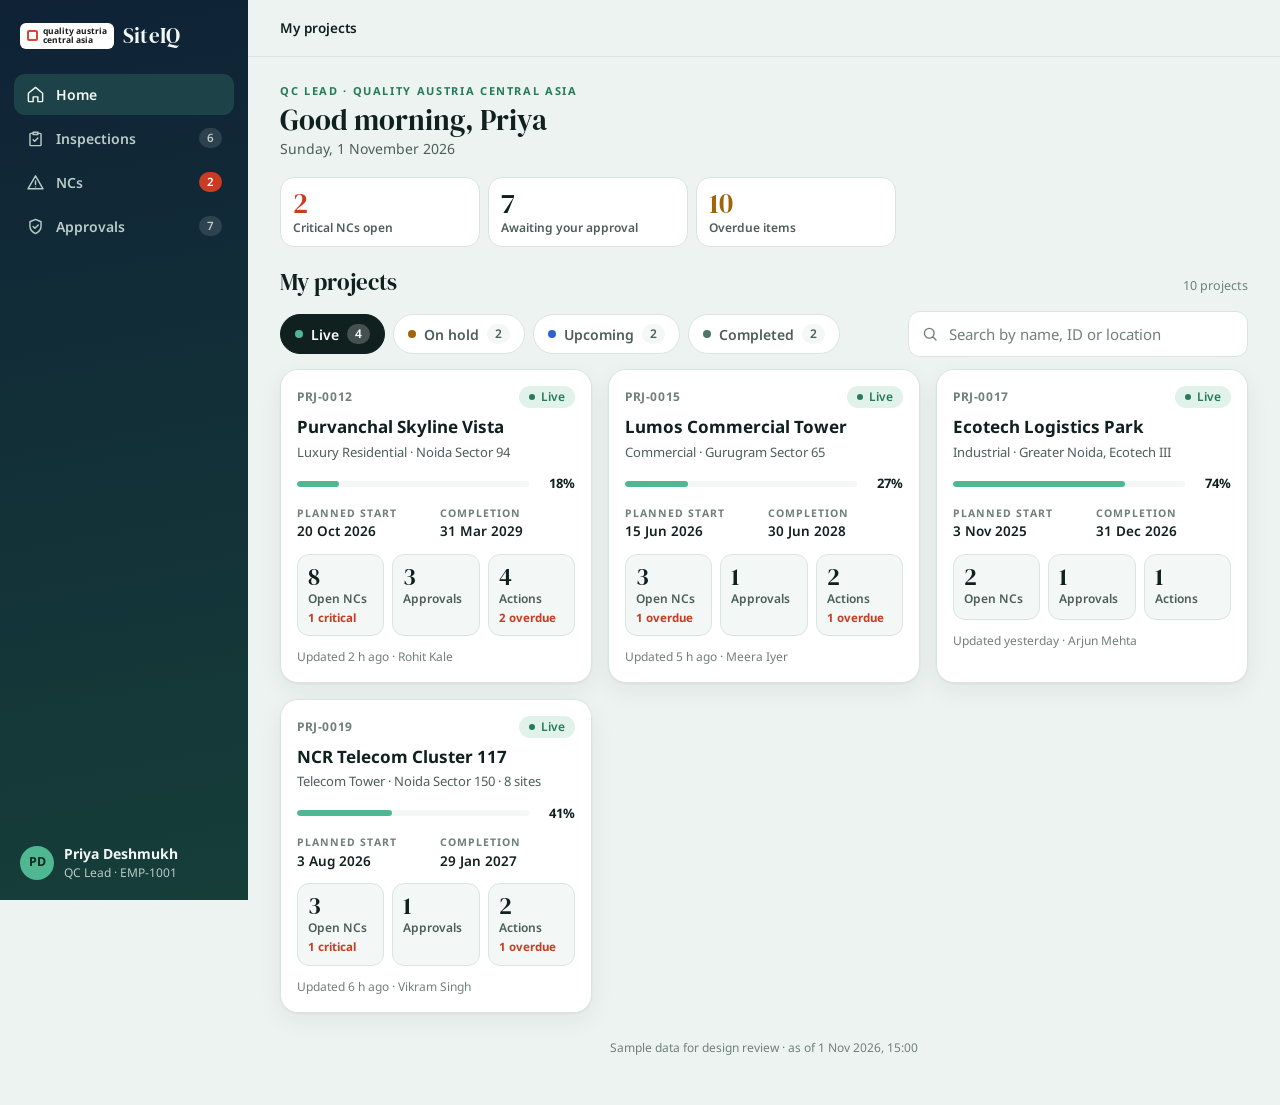
==== SiteIQ_QC_Lead_Dashboard.html @ 4939d9c9 "feat(deploy): production deployment configuration for GitHub, Railway, and Supabase" ====
<!doctype html><html><head><meta charset=utf8><meta name=viewport content="width=device-width,initial-scale=1,viewport-fit=cover"><style>:root{color-scheme:light;box-sizing:border-box;padding-top:env(safe-area-inset-top,0px);padding-bottom:env(safe-area-inset-bottom,0px)}html{scroll-padding-top:env(safe-area-inset-top,0px)}body{margin:0;padding:0;font:14px -apple-system,BlinkMacSystemFont,sans-serif;background:#fff;color:#000}img{max-width:100%}[hidden]:not([hidden=until-found i]){display:none!important}</style></head><body>
<title>SiteIQ QC Lead Dashboard</title>
<meta name="claude:viewport-fit-sides" content="cover">
<link rel="preconnect" href="https://fonts.googleapis.com">
<link rel="preconnect" href="https://fonts.gstatic.com" crossorigin>
<link rel="stylesheet" href="https://fonts.googleapis.com/css2?family=DM+Serif+Display&family=Noto+Sans:wght@400;500;600;700&display=swap">
<style>
/* Layout: mobile-first single column — dark navy-teal top bar, project cards, bottom nav; desktop adds a dark sidebar and a card grid. Detail lives in bottom sheets (mobile) / side panel (desktop). */
:root{
  --bg:#EDF3F0; --surface:#FFFFFF; --surface-2:#F3F7F5; --ink:#10201E; --ink-2:#4D5E5A; --ink-3:#6F807B; --line:#DAE5E0;
  --band-1:#0F2236; --band-2:#163E39; --band-ink:#F2F7F5; --band-ink-2:#B9CCC6; --band-line:rgba(255,255,255,.15);
  --mint:#4FB892; --mint-ink:#257A5B; --mint-soft:#E0F2EA; --on-mint:#0B2A21;
  --crit:#C93C24; --crit-soft:#FBE5E0; --major:#A0650B; --major-soft:#FBEFD9; --minor:#2F62CC; --minor-soft:#E3EBFB; --ofi:#4F7468; --ofi-soft:#E4EEEA;
  --st-live:var(--mint); --st-hold:var(--major); --st-upcoming:var(--minor); --st-completed:var(--ofi);
  --scrim:rgba(6,16,14,.48); --shadow:0 1px 2px rgba(16,32,30,.05),0 8px 24px rgba(16,32,30,.06);
  --photo-1:#7C8683; --photo-2:#AAB1AD; --photo-3:#6A7370; --stamp-bg:rgba(0,0,0,.58); --stamp-ink:#FFFFFF;
  --font-display:"DM Serif Display", Georgia, "Times New Roman", serif;
  --font-body:"Noto Sans", system-ui, -apple-system, "Segoe UI", sans-serif;
  --side:248px; --ease:cubic-bezier(.2,.8,.2,1);
}
@media (prefers-color-scheme: dark){ :root:not([data-theme="light"]){
  --bg:#0A1412; --surface:#11201D; --surface-2:#172925; --ink:#E5EEEB; --ink-2:#A6B8B3; --ink-3:#869994; --line:#25413C;
  --band-1:#0A1828; --band-2:#12332F; --band-ink:#F2F7F5; --band-ink-2:#B9CCC6; --band-line:rgba(255,255,255,.13);
  --mint:#5CCB9F; --mint-ink:#72D8AE; --mint-soft:#15382E; --on-mint:#0B2A21;
  --crit:#F27058; --crit-soft:#3B1C16; --major:#E6A84A; --major-soft:#392A13; --minor:#7A9DF0; --minor-soft:#1A2744; --ofi:#94B7AB; --ofi-soft:#1B302A;
  --scrim:rgba(0,0,0,.6); --shadow:0 1px 2px rgba(0,0,0,.35); color-scheme:dark; } }
:root[data-theme="dark"]{
  --bg:#0A1412; --surface:#11201D; --surface-2:#172925; --ink:#E5EEEB; --ink-2:#A6B8B3; --ink-3:#869994; --line:#25413C;
  --band-1:#0A1828; --band-2:#12332F; --band-ink:#F2F7F5; --band-ink-2:#B9CCC6; --band-line:rgba(255,255,255,.13);
  --mint:#5CCB9F; --mint-ink:#72D8AE; --mint-soft:#15382E; --on-mint:#0B2A21;
  --crit:#F27058; --crit-soft:#3B1C16; --major:#E6A84A; --major-soft:#392A13; --minor:#7A9DF0; --minor-soft:#1A2744; --ofi:#94B7AB; --ofi-soft:#1B302A;
  --scrim:rgba(0,0,0,.6); --shadow:0 1px 2px rgba(0,0,0,.35); color-scheme:dark; }

*{box-sizing:border-box}
html.locked{overflow:hidden}
body{background:var(--bg);color:var(--ink);font-family:var(--font-body);font-size:14px;line-height:1.5;-webkit-font-smoothing:antialiased}
body::before{content:"";position:fixed;inset:0 0 auto;height:env(safe-area-inset-top,0px);z-index:10;background:var(--band-1)}
button{font:inherit;color:inherit;background:none;border:0;padding:0;margin:0;cursor:pointer;text-align:inherit}
:focus-visible{outline:2px solid var(--mint);outline-offset:2px;border-radius:8px}
h1,h2,h3,p{margin:0}
.num{font-variant-numeric:tabular-nums}
.serif{font-family:var(--font-display);font-weight:400}
.eyebrow{font-size:11px;font-weight:700;letter-spacing:.15em;text-transform:uppercase;color:var(--mint-ink)}
.muted{color:var(--ink-3);font-size:12.5px}
svg{flex-shrink:0}

/* Top bar */
.top{position:sticky;top:env(safe-area-inset-top,0px);z-index:8;background:linear-gradient(100deg,var(--band-1),var(--band-2));color:var(--band-ink);
  padding-left:max(16px,env(safe-area-inset-left,0px));padding-right:max(16px,env(safe-area-inset-right,0px))}
.top-in{display:flex;align-items:center;gap:8px;min-height:56px}
.brand{display:flex;align-items:center;gap:9px}
.logo-chip{background:#fff;border-radius:6px;padding:4px 7px;display:flex;align-items:center;gap:5px}
.logo-chip b{width:11px;height:11px;border:2.5px solid #D9472E;border-radius:2px;display:block}
.logo-chip span{font-size:8.5px;line-height:1.05;color:#1b1b1b;font-weight:700}
.wordmark{font-family:var(--font-display);font-size:21px;letter-spacing:.01em}
.tt{min-width:0;flex:1;line-height:1.25}
.tt .c{font-size:11.5px;color:var(--band-ink-2);white-space:nowrap;overflow:hidden;text-overflow:ellipsis}
.tt .t{font-weight:700;font-size:15.5px;white-space:nowrap;overflow:hidden;text-overflow:ellipsis}
.spacer{flex:1}
.crumbs{display:none}
.icon-btn{width:40px;height:40px;border-radius:12px;display:grid;place-items:center;flex-shrink:0}
.top .icon-btn:hover{background:rgba(255,255,255,.1)}
.avatar{width:34px;height:34px;border-radius:50%;background:var(--mint);color:var(--on-mint);display:grid;place-items:center;font-weight:700;font-size:12.5px;flex-shrink:0}

/* Sidebar (desktop only) */
.side{display:none}

/* Main */
main{padding-left:max(16px,env(safe-area-inset-left,0px));padding-right:max(16px,env(safe-area-inset-right,0px));padding-block:18px calc(96px + env(safe-area-inset-bottom,0px))}
.view{max-width:1180px;margin:0 auto;display:flex;flex-direction:column;gap:18px}
.view.enter{animation:rise .24s var(--ease)}
@keyframes rise{from{opacity:.35;transform:translateY(8px)}to{opacity:1;transform:none}}

/* Bottom nav */
.bnav{position:fixed;left:0;right:0;bottom:0;z-index:8;background:var(--surface);border-top:1px solid var(--line);display:grid;grid-template-columns:repeat(4,1fr);
  padding:6px max(16px,env(safe-area-inset-right,0px)) calc(6px + env(safe-area-inset-bottom,0px)) max(16px,env(safe-area-inset-left,0px))}
.bn{display:flex;flex-direction:column;align-items:center;gap:3px;padding:4px 0;font-size:11.5px;font-weight:600;color:var(--ink-3);position:relative;min-height:52px;text-align:center}
.bn-ic{width:52px;height:30px;border-radius:15px;display:grid;place-items:center;transition:background-color .2s}
.bn[aria-current="page"]{color:var(--ink)}
.bn[aria-current="page"] .bn-ic{background:var(--mint-soft);color:var(--mint-ink)}
.bn .cnt{position:absolute;top:0;left:calc(50% + 10px);background:var(--crit);color:#fff;border-radius:999px;font-size:10.5px;font-weight:700;min-width:18px;line-height:17px;padding:0 5px}

/* Home */
.hello h1{font-family:var(--font-display);font-weight:400;font-size:29px;line-height:1.12;margin-top:4px;text-wrap:balance}
.hello p{color:var(--ink-2);margin-top:2px}
.sum{display:grid;grid-template-columns:repeat(3,minmax(0,1fr));gap:8px}
.sum-btn{background:var(--surface);border:1px solid var(--line);border-radius:14px;padding:11px 12px;display:flex;flex-direction:column;gap:3px;min-height:70px;transition:border-color .15s}
.sum-btn:hover{border-color:var(--mint)}
.sum-btn .v{font-family:var(--font-display);font-size:28px;line-height:1}
.sum-btn .l{font-size:12px;color:var(--ink-2);font-weight:600;line-height:1.25}
.sum-btn.crit .v{color:var(--crit)} .sum-btn.warn .v{color:var(--major)}
.resume{display:flex;align-items:center;gap:12px;background:var(--surface);border:1px solid var(--line);border-radius:14px;padding:12px 14px;width:100%}
.resume .rt{flex:1;min-width:0}
.resume .rt b{display:block;white-space:nowrap;overflow:hidden;text-overflow:ellipsis}
.resume .ri{width:34px;height:34px;border-radius:10px;background:var(--mint-soft);color:var(--mint-ink);display:grid;place-items:center}
.sec-head{display:flex;align-items:baseline;justify-content:space-between;gap:12px}
.sec-head h2{font-family:var(--font-display);font-weight:400;font-size:23px}
.projects{display:flex;flex-direction:column;gap:12px}
.proj-tools{display:flex;flex-direction:column;gap:10px}
.search{display:flex;align-items:center;gap:8px;background:var(--surface);border:1px solid var(--line);border-radius:12px;padding:0 12px;height:46px;color:var(--ink-3)}
.search:focus-within{border-color:var(--mint)}
.search input{flex:1;min-width:0;border:0;background:transparent;font:inherit;font-size:15px;color:var(--ink);outline:none;height:100%}
.search input::placeholder{color:var(--ink-3)}
.cats{display:flex;gap:8px;overflow-x:auto;scrollbar-width:none;margin-inline:-16px;padding:2px 16px;scroll-snap-type:x proximity}
.cats::-webkit-scrollbar{display:none}
.cat{flex-shrink:0;scroll-snap-align:start;display:flex;gap:8px;align-items:center;height:40px;padding:0 14px;border-radius:999px;border:1px solid var(--line);background:var(--surface);font-weight:600;color:var(--ink-2);white-space:nowrap;transition:background-color .15s,color .15s}
.cat i{width:8px;height:8px;border-radius:50%;background:var(--st)}
.cat .n{font-size:12px;background:var(--surface-2);border-radius:999px;padding:0 8px;line-height:20px}
.cat[aria-selected="true"]{background:var(--ink);color:var(--surface);border-color:var(--ink)}
.cat[aria-selected="true"] .n{background:color-mix(in srgb,var(--surface) 22%,transparent)}
.cards{display:grid;grid-template-columns:minmax(0,1fr);gap:12px}

/* Project card */
.card{position:relative;background:var(--surface);border:1px solid var(--line);border-radius:18px;padding:16px;display:flex;flex-direction:column;gap:12px;box-shadow:var(--shadow);transition:border-color .15s,transform .15s}
.card:hover{border-color:color-mix(in srgb,var(--mint) 60%,var(--line))}
.card:has(.stretch:focus-visible){outline:2px solid var(--mint);outline-offset:2px}
.card-top{display:flex;justify-content:space-between;align-items:center;gap:8px}
.code{font-size:12px;color:var(--ink-3);font-weight:700;letter-spacing:.05em}
.card h3{font-size:17px;line-height:1.3;font-weight:700;margin-top:-4px}
.stretch:focus-visible{outline:none}
.stretch::after{content:"";position:absolute;inset:0;border-radius:18px}
.card-sub{margin-top:-8px;color:var(--ink-2);font-size:13px}
.pill{display:inline-flex;align-items:center;gap:6px;border-radius:999px;padding:2px 10px;font-size:12px;font-weight:600;white-space:nowrap}
.pill::before{content:"";width:6px;height:6px;border-radius:50%;background:currentColor}
.st-live{color:var(--mint-ink);background:var(--mint-soft)} .st-hold{color:var(--major);background:var(--major-soft)}
.st-upcoming{color:var(--minor);background:var(--minor-soft)} .st-completed{color:var(--ofi);background:var(--ofi-soft)}
.prog{display:flex;align-items:center;gap:10px}
.bar{flex:1;height:6px;border-radius:999px;background:var(--surface-2);overflow:hidden}
.bar i{display:block;height:100%;background:var(--mint);border-radius:999px}
.prog b{font-size:13px;min-width:36px;text-align:right}
.dates{display:grid;grid-template-columns:1fr 1fr;gap:8px;margin:0}
dt{font-size:10.5px;letter-spacing:.1em;text-transform:uppercase;color:var(--ink-3);font-weight:700}
dd{margin:0;font-weight:600;font-size:13.5px}
.note{font-size:13px;border-radius:10px;padding:8px 11px;color:var(--ink);line-height:1.4}
.note b{font-weight:700}
.note.hold{background:var(--major-soft)} .note.hold b{color:var(--major)}
.note.up{background:var(--minor-soft)} .note.up b{color:var(--minor)}
.note.done{background:var(--ofi-soft)} .note.done b{color:var(--ofi)}
.metrics{position:relative;z-index:1;display:grid;grid-template-columns:repeat(3,minmax(0,1fr));gap:8px}
.metric{background:var(--surface-2);border:1px solid var(--line);border-radius:12px;padding:9px 10px;display:flex;flex-direction:column;gap:1px;min-height:66px;transition:border-color .15s,background-color .15s}
.metric:hover{border-color:var(--mint);background:var(--surface)}
.metric .v{font-family:var(--font-display);font-size:24px;line-height:1.05}
.metric .l{font-size:12px;color:var(--ink-2);font-weight:600}
.metric .s{font-size:11.5px;font-weight:700;color:var(--crit)}
.metric.zero .v{color:var(--ink-3)}
.updated{font-size:12px;color:var(--ink-3)}
.empty{background:var(--surface);border:1px dashed var(--line);border-radius:14px;padding:22px;text-align:center;color:var(--ink-2)}

/* Rows */
.rows{background:var(--surface);border:1px solid var(--line);border-radius:14px;overflow:hidden}
.row{display:flex;align-items:center;gap:10px;width:100%;padding:12px 12px 12px 16px;border-bottom:1px solid var(--line);position:relative;color:var(--ink);transition:background-color .15s}
.row:last-child{border-bottom:0}
.row:hover{background:var(--surface-2)}
.row::before{content:"";position:absolute;left:0;top:12px;bottom:12px;width:3px;border-radius:0 3px 3px 0;background:var(--sev,transparent)}
.row svg{color:var(--ink-3)}
.rc{display:flex;flex-direction:column;gap:2px;min-width:0;flex:1}
.r1{font-size:12px;color:var(--ink-3);font-weight:600;display:flex;gap:6px;flex-wrap:wrap;align-items:center}
.r2{font-weight:600;font-size:14px;line-height:1.35}
.r3{font-size:12.5px;color:var(--ink-2)}
.r4{display:flex;gap:6px;flex-wrap:wrap;margin-top:3px}
.late{color:var(--crit);font-weight:700}
.sev{font-size:11px;font-weight:700;border-radius:6px;padding:0 7px;line-height:18px}
.sev-critical{color:var(--crit);background:var(--crit-soft)} .sev-major{color:var(--major);background:var(--major-soft)}
.sev-minor{color:var(--minor);background:var(--minor-soft)} .sev-ofi{color:var(--ofi);background:var(--ofi-soft)}
.stt{font-size:11.5px;font-weight:600;padding:0 9px;line-height:20px;border-radius:999px;background:var(--surface-2);color:var(--ink-2);border:1px solid var(--line)}
.stt.bad{background:var(--crit-soft);color:var(--crit);border-color:transparent}
.stt.good{background:var(--mint-soft);color:var(--mint-ink);border-color:transparent}
.stt.info{background:var(--minor-soft);color:var(--minor);border-color:transparent}

/* Project workspace */
.phero{border-radius:20px;padding:18px;color:var(--band-ink);display:flex;flex-direction:column;gap:12px;
  background:radial-gradient(380px 220px at 100% 0%,rgba(79,184,146,.3),transparent 70%),linear-gradient(125deg,var(--band-1),var(--band-2))}
.phero .code{color:var(--band-ink-2)}
.phero h1{font-family:var(--font-display);font-weight:400;font-size:27px;line-height:1.12;text-wrap:balance}
.phero .sub{color:var(--band-ink-2);font-size:13px;margin-top:-6px}
.phero .bar{background:rgba(255,255,255,.14)}
.phero dt{color:var(--band-ink-2)}
.phero .updated{color:var(--band-ink-2)}
.ptabs{display:flex;gap:4px;overflow-x:auto;scrollbar-width:none;background:var(--surface);border:1px solid var(--line);border-radius:14px;padding:4px}
.ptabs::-webkit-scrollbar{display:none}
.ptab{flex:1 0 auto;padding:9px 12px;border-radius:10px;font-weight:600;color:var(--ink-2);font-size:13.5px;white-space:nowrap;text-align:center;transition:background-color .15s,color .15s}
.ptab .n{font-size:11.5px;margin-left:4px;opacity:.75}
.ptab[aria-selected="true"]{background:var(--ink);color:var(--surface)}
.block{display:flex;flex-direction:column;gap:10px}
.block-h{display:flex;align-items:baseline;justify-content:space-between;gap:10px}
.block-h h2{font-size:11.5px;font-weight:700;letter-spacing:.14em;text-transform:uppercase;color:var(--ink-3)}
.link{color:var(--mint-ink);font-weight:700;font-size:13px}
.pipe{display:grid;grid-template-columns:repeat(5,minmax(0,1fr));gap:6px}
.pipe button{background:var(--surface);border:1px solid var(--line);border-radius:12px;padding:10px 8px;display:flex;flex-direction:column;gap:2px;transition:border-color .15s}
.pipe button:hover{border-color:var(--mint)}
.pipe .v{font-family:var(--font-display);font-size:22px;line-height:1}
.pipe .l{font-size:11px;color:var(--ink-2);font-weight:600;line-height:1.2}
.pipe .hot{border-color:var(--mint);background:var(--mint-soft)}
.chips{display:flex;gap:6px;overflow-x:auto;scrollbar-width:none;padding-bottom:2px}
.chips::-webkit-scrollbar{display:none}
.chip{flex-shrink:0;height:34px;padding:0 13px;border-radius:999px;border:1px solid var(--line);background:var(--surface);font-weight:600;font-size:13px;color:var(--ink-2);white-space:nowrap}
.chip[aria-pressed="true"]{background:var(--mint-soft);border-color:var(--mint);color:var(--mint-ink)}
.seg{display:grid;grid-template-columns:1fr 1fr;gap:8px}
.seg button{border:1px solid var(--line);border-radius:12px;padding:10px 12px;background:var(--surface);display:flex;flex-direction:column}
.seg button[aria-pressed="true"]{border-color:var(--mint);background:var(--mint-soft)}
.seg .v{font-family:var(--font-display);font-size:24px;line-height:1.05}
.seg .l{font-size:12px;color:var(--ink-2);font-weight:600}

/* Detail pages */
.dhead{display:flex;flex-direction:column;gap:8px}
.dhead .tags{display:flex;gap:6px;flex-wrap:wrap;align-items:center}
.dhead h1{font-family:var(--font-display);font-weight:400;font-size:27px;line-height:1.15;text-wrap:balance}
.ctxlink{display:inline-flex;align-items:center;gap:6px;align-self:flex-start;font-size:13px;font-weight:600;color:var(--mint-ink);background:var(--mint-soft);border-radius:999px;padding:4px 12px}
.facts{display:grid;grid-template-columns:repeat(2,minmax(0,1fr));gap:14px 16px;background:var(--surface);border:1px solid var(--line);border-radius:14px;padding:16px;margin:0}
.facts dd{overflow-wrap:anywhere}
.actions{display:flex;gap:8px;flex-wrap:wrap}
.btn{height:46px;padding:0 18px;border-radius:12px;font-weight:700;display:inline-flex;align-items:center;justify-content:center;gap:8px;flex:1 1 140px;transition:filter .15s,border-color .15s}
.btn.primary{background:var(--mint);color:var(--on-mint)}
.btn.primary:hover{filter:brightness(1.06)}
.btn.ghost{border:1px solid var(--line);background:var(--surface);color:var(--ink)}
.btn.ghost:hover{border-color:var(--mint)}
.panel{background:var(--surface);border:1px solid var(--line);border-radius:14px;padding:16px;display:flex;flex-direction:column;gap:12px}
.photos{display:grid;grid-template-columns:1fr 1fr;gap:10px}
.photo{margin:0;aspect-ratio:4/3;max-width:100%;border-radius:12px;position:relative;overflow:hidden;
  background:radial-gradient(circle at 20% 30%,var(--photo-3) 0 2px,transparent 3px) 0 0/13px 13px,radial-gradient(circle at 70% 60%,var(--photo-2) 0 1.5px,transparent 2.5px) 0 0/9px 9px,linear-gradient(140deg,var(--photo-1),var(--photo-2) 55%,var(--photo-3))}
.photo.after{background:linear-gradient(90deg,transparent 47%,var(--photo-3) 47% 53%,transparent 53%) 0 0/100% 100%,radial-gradient(circle at 50% 40%,var(--photo-2) 0 1px,transparent 2px) 0 0/7px 7px,linear-gradient(140deg,var(--photo-2),var(--photo-1))}
.ptag{position:absolute;top:8px;left:8px;background:var(--stamp-bg);color:var(--stamp-ink);font-size:11px;font-weight:700;border-radius:6px;padding:2px 8px}
.stamp{position:absolute;left:0;right:0;bottom:0;padding:6px 8px;background:var(--stamp-bg);color:var(--stamp-ink);font-size:10.5px;line-height:1.35;font-variant-numeric:tabular-nums}
.tl{list-style:none;margin:0;padding:0;display:flex;flex-direction:column}
.tl li{position:relative;padding:0 0 16px 24px}
.tl li::before{content:"";position:absolute;left:0;top:5px;width:11px;height:11px;border-radius:50%;border:2px solid var(--mint);background:var(--surface)}
.tl li::after{content:"";position:absolute;left:5.5px;top:18px;bottom:2px;width:2px;background:var(--line)}
.tl li:last-child{padding-bottom:0}
.tl li:last-child::after{display:none}
.tl li:last-child::before{background:var(--mint)}
.tl .w{font-weight:600}
.tl .m{font-size:12.5px;color:var(--ink-2)}
.tl .d{font-size:12px;color:var(--ink-3)}
.stack{display:flex;height:10px;border-radius:999px;overflow:hidden;background:var(--surface-2)}
.stack i{display:block;height:100%}
.legend{display:flex;flex-wrap:wrap;gap:4px 14px;font-size:12.5px;color:var(--ink-2)}
.legend span::before{content:"";display:inline-block;width:8px;height:8px;border-radius:2px;margin-right:6px;background:var(--dot)}
.lh{display:flex;flex-direction:column;gap:2px}
.lh h1{font-family:var(--font-display);font-weight:400;font-size:28px;line-height:1.1}
.ctxchip{display:inline-flex;align-items:center;gap:6px;height:34px;padding:0 12px;border-radius:999px;border:1px solid var(--line);background:var(--surface);font-weight:600;font-size:13px;align-self:flex-start;max-width:100%}
.ctxchip.on{background:var(--mint-soft);border-color:var(--mint);color:var(--mint-ink)}
.ctxchip span{white-space:nowrap;overflow:hidden;text-overflow:ellipsis;min-width:0}

/* Sheet */
.scrim{position:fixed;inset:0;background:var(--scrim);opacity:0;pointer-events:none;transition:opacity .25s;z-index:20}
.scrim.open{opacity:1;pointer-events:auto}
.sheet{position:fixed;left:0;right:0;bottom:0;z-index:21;max-height:86dvh;background:var(--bg);border-radius:22px 22px 0 0;display:flex;flex-direction:column;
  padding:0 max(16px,env(safe-area-inset-right,0px)) calc(14px + env(safe-area-inset-bottom,0px)) max(16px,env(safe-area-inset-left,0px));
  transform:translateY(105%);transition:transform .3s var(--ease);box-shadow:0 -10px 40px rgba(0,0,0,.18);visibility:hidden}
.sheet.open{transform:none;visibility:visible}
.grab{padding:10px 0 6px;cursor:grab;touch-action:none;display:flex;justify-content:center}
.grab span{width:40px;height:5px;border-radius:3px;background:var(--line)}
.sheet-head{display:flex;align-items:flex-start;justify-content:space-between;gap:12px;padding:2px 0 12px}
.sheet-head h2{font-family:var(--font-display);font-weight:400;font-size:23px;line-height:1.15}
.sheet-head .icon-btn{background:var(--surface);border:1px solid var(--line)}
.sheet-body{overflow-y:auto;overscroll-behavior:contain;flex:1;min-height:0;display:flex;flex-direction:column;gap:12px;padding-bottom:4px}
.sheet-foot{padding-top:12px}
.sheet-foot:empty{display:none}
.sub-h{font-size:11px;font-weight:700;letter-spacing:.13em;text-transform:uppercase;color:var(--ink-3);margin-top:4px}

.toast{position:fixed;left:50%;bottom:calc(92px + env(safe-area-inset-bottom,0px));transform:translateX(-50%);background:var(--ink);color:var(--surface);padding:10px 16px;border-radius:12px;font-size:13.5px;font-weight:600;box-shadow:var(--shadow);z-index:30;max-width:calc(100% - 32px)}
.sample{font-size:12px;color:var(--ink-3);text-align:center;margin-top:8px}

@media (min-width:640px){
  .cards{grid-template-columns:repeat(2,minmax(0,1fr))}
  .sum{grid-template-columns:repeat(3,minmax(0,200px))}
}
@media (min-width:960px){
  .side{display:flex;flex-direction:column;gap:22px;position:fixed;top:0;bottom:0;left:0;width:var(--side);z-index:9;color:var(--band-ink);
    background:linear-gradient(170deg,var(--band-1),var(--band-2));padding:20px 14px calc(18px + env(safe-area-inset-bottom,0px)) max(14px,env(safe-area-inset-left,0px));overflow-y:auto}
  .side .brand{padding:0 6px}
  .snav{display:flex;flex-direction:column;gap:3px}
  .sn{display:flex;align-items:center;gap:11px;padding:10px 12px;border-radius:11px;color:var(--band-ink-2);font-weight:600;transition:background-color .15s,color .15s}
  .sn:hover{background:rgba(255,255,255,.08);color:var(--band-ink)}
  .sn[aria-current="page"]{background:rgba(79,184,146,.2);color:var(--band-ink)}
  .sn .cnt{margin-left:auto;font-size:11.5px;background:rgba(255,255,255,.12);border-radius:999px;padding:0 8px;line-height:20px}
  .sn .cnt.hot{background:var(--crit);color:#fff}
  .sctx{border:1px solid var(--band-line);border-radius:12px;padding:12px;display:flex;flex-direction:column;gap:8px}
  .sctx .lbl{font-size:10.5px;letter-spacing:.14em;text-transform:uppercase;color:var(--band-ink-2);font-weight:700}
  .sctx .nm{font-weight:600;text-align:left;line-height:1.35}
  .sctx .nm:hover{color:var(--mint)}
  .sctx .clr{font-size:12px;color:var(--band-ink-2);text-align:left}
  .sctx .clr:hover{color:var(--band-ink)}
  .suser{margin-top:auto;display:flex;gap:10px;align-items:center;padding:0 6px}
  .suser small{display:block;color:var(--band-ink-2);font-size:12px}
  .shell{margin-left:var(--side)}
  .top{background:color-mix(in srgb,var(--bg) 90%,transparent);backdrop-filter:blur(8px);color:var(--ink);border-bottom:1px solid var(--line);padding-left:32px;padding-right:max(32px,env(safe-area-inset-right,0px))}
  .top .brand,.top .tt,.top .avatar{display:none}
  .top .icon-btn:hover{background:var(--surface-2)}
  .crumbs{display:flex;align-items:center;gap:6px;min-width:0;font-size:13.5px;color:var(--ink-3);white-space:nowrap;overflow:hidden}
  .crumbs button:hover{color:var(--mint-ink)}
  .crumbs [aria-current]{color:var(--ink);font-weight:600;overflow:hidden;text-overflow:ellipsis}
  main{padding-left:32px;padding-right:max(32px,env(safe-area-inset-right,0px));padding-block:26px 48px}
  .bnav{display:none}
  .toast{bottom:28px}
  .cards{grid-template-columns:repeat(auto-fill,minmax(310px,1fr));gap:16px}
  .proj-tools{flex-direction:row;align-items:center;justify-content:space-between}
  .search{width:340px;order:2}
  .cats{margin-inline:0;padding-inline:0}
  .facts{grid-template-columns:repeat(3,minmax(0,1fr))}
  .actions .btn{flex:0 0 auto}
  .detail{display:grid;grid-template-columns:minmax(0,1.4fr) minmax(0,1fr);gap:18px;align-items:start}
  .detail > div{display:flex;flex-direction:column;gap:18px;min-width:0}
  .sheet{top:0;left:auto;right:0;bottom:0;width:440px;max-height:none;border-radius:20px 0 0 20px;transform:translateX(105%);
    padding:calc(18px + env(safe-area-inset-top,0px)) max(22px,env(safe-area-inset-right,0px)) calc(18px + env(safe-area-inset-bottom,0px)) 22px}
  .grab{display:none}
}
@media (min-width:1280px){ .view.wide{max-width:1240px} }
@media (prefers-reduced-motion:reduce){ .view.enter{animation:none} .sheet,.scrim{transition:none} }
</style>

<aside class="side" id="side" aria-label="Main navigation"></aside>
<div class="shell">
  <header class="top">
    <div class="top-in">
      <button class="icon-btn" id="backBtn" type="button" data-back aria-label="Back" hidden></button>
      <div class="brand" id="brand"><span class="logo-chip" aria-label="Quality Austria Central Asia"><b></b><span>quality austria<br>central asia</span></span><span class="wordmark">SiteIQ</span></div>
      <div class="tt" id="tt" hidden><div class="c" id="ttC"></div><div class="t" id="ttT"></div></div>
      <nav class="crumbs" id="crumbs" aria-label="Breadcrumb"></nav>
      <span class="spacer"></span>
      <button class="avatar" type="button" data-soon="Profile and settings" aria-label="Priya Deshmukh, QC Lead">PD</button>
    </div>
  </header>
  <main><div class="view" id="view"></div></main>
</div>
<nav class="bnav" id="bnav" aria-label="Primary"></nav>

<div class="scrim" id="scrim"></div>
<section class="sheet" id="sheet" role="dialog" aria-modal="true" aria-labelledby="sheetT" inert>
  <div class="grab" id="grab"><span></span></div>
  <header class="sheet-head"><div><div class="eyebrow" id="sheetE"></div><h2 id="sheetT"></h2></div><button class="icon-btn" id="sheetX" type="button" aria-label="Close"></button></header>
  <div class="sheet-body" id="sheetB"></div>
  <footer class="sheet-foot" id="sheetF"></footer>
</section>
<div class="toast" id="toast" hidden role="status" aria-live="polite"></div>

<script>
/* ---------- time helpers (sample data is anchored to 1 Nov 2026, 15:00) ---------- */
const TODAY = new Date(2026,10,1,15,0), TD = Date.UTC(2026,10,1), TODAY_ISO = '2026-11-01';
const MON = ['Jan','Feb','Mar','Apr','May','Jun','Jul','Aug','Sep','Oct','Nov','Dec'];
const parts = s => s.slice(0,10).split('-').map(Number);
const d0 = s => { const [y,m,d] = parts(s); return Date.UTC(y,m-1,d); };
const ago = s => Math.round((TD - d0(s)) / 864e5);
const fmt = (s, yr = true) => { const [y,m,d] = parts(s); return `${d} ${MON[m-1]}${yr ? ' ' + y : ''}`; };
const local = s => { const [a,b='00:00'] = s.split('T'); const [y,m,d] = a.split('-').map(Number); const [h,mi] = b.split(':').map(Number); return new Date(y,m-1,d,h,mi); };
const rel = s => { const mins = Math.round((TODAY - local(s)) / 6e4); if (mins < 60) return `${Math.max(1,mins)} min ago`; if (ago(s) === 0) return `${Math.round(mins/60)} h ago`; if (ago(s) === 1) return 'yesterday'; return `${ago(s)} d ago`; };
const addDays = (s,k) => new Date(d0(s) + k*864e5).toISOString().slice(0,10);
const esc = s => String(s).replace(/[&<>"']/g, c => ({'&':'&amp;','<':'&lt;','>':'&gt;','"':'&quot;',"'":'&#39;'}[c]));

/* ---------- icons ---------- */
const IC = {
  home:'M3 10.5 12 3l9 7.5V20a1 1 0 0 1-1 1h-5v-6H9v6H4a1 1 0 0 1-1-1z',
  ins:'M9 4h6v3H9zM8 5.5H6a1 1 0 0 0-1 1V20a1 1 0 0 0 1 1h12a1 1 0 0 0 1-1V6.5a1 1 0 0 0-1-1h-2M9 13.5l2 2 4-4',
  nc:'M12 3.5 2.5 20h19zM12 10v4.5M12 17.5h.01',
  ap:'M12 3l7 3v5.5c0 4.4-3 7.8-7 9.5-4-1.7-7-5.1-7-9.5V6zM9 12l2.2 2.2L15.5 10',
  search:'M11 4.5a6.5 6.5 0 1 0 0 13 6.5 6.5 0 0 0 0-13zM20 20l-4.2-4.2',
  back:'M15 5l-7 7 7 7', close:'M6 6l12 12M18 6 6 18', chev:'M9.5 6l6 6-6 6',
  down:'M6 9.5l6 6 6-6', clock:'M12 7v5l3 2M12 3.5a8.5 8.5 0 1 0 0 17 8.5 8.5 0 0 0 0-17z'
};
const ico = (k, s = 20) => `<svg viewBox="0 0 24 24" width="${s}" height="${s}" fill="none" stroke="currentColor" stroke-width="1.8" stroke-linecap="round" stroke-linejoin="round" aria-hidden="true"><path d="${IC[k]}"/></svg>`;

/* ---------- sample data ---------- */
const N = (code,title,sev,zone,trade,assigned,raised,due,status,by,closed) => ({code,title,sev,zone,trade,assigned,raised,due,status,by,closed:closed||null,log:[]});
const A = (code,kind,title,by,at,ref={}) => ({code,kind,title,by,at,...ref});
const T = (title,detail,due,target) => ({title,detail,due,target});
const I = (code,title,zone,tpl,eng,due,status,res) => ({code,title,zone,tpl,eng,due,status,res:res||null});
const ENG = ['Rohit Kale','Anjali Rao','Vikram Singh','Meera Iyer','Arjun Mehta'];

const P = [
 { id:'psv', code:'PRJ-0012', name:'Purvanchal Skyline Vista', type:'Luxury Residential', loc:'Noida Sector 94', geo:'28.5383° N, 77.3720° E', status:'live', progress:18, start:'2026-10-20', end:'2029-03-31', upd:['2026-11-01T13:10','Rohit Kale'],
   ncs:[
    N('NC-0012-0078','Honeycombing at column C7 to beam junction','critical','T3 · Floor 7','RCC','Shree Ram Constructions','2026-10-21','2026-10-24','Assigned','Vikram Singh'),
    N('NC-0012-0081','Cover blocks missing under slab bottom rebar','major','T3 · Floor 8','RCC','Shree Ram Constructions','2026-10-27','2026-11-03','Rectification submitted','Rohit Kale'),
    N('NC-0012-0084','Waterproofing lap under 100 mm at sunken slab','major','T2 · Floor 4','Waterproofing','AquaSeal Systems','2026-10-19','2026-10-26','Reopened','Anjali Rao'),
    N('NC-0012-0074','Shear wall plumb deviation 9 mm over 3 m','major','T1 · Floor 10','RCC','Shree Ram Constructions','2026-10-08','2026-10-15','Under verification','Vikram Singh'),
    N('NC-0012-0071','Rebar lap length short at beam B12','major','T3 · Floor 6','RCC','Shree Ram Constructions','2026-10-12','2026-10-19','Under verification','Rohit Kale'),
    N('NC-0012-0086','Blockwork joints thicker than 12 mm','minor','T2 · Floor 5','Masonry','Shree Ram Constructions','2026-10-24','2026-11-08','Assigned','Anjali Rao'),
    N('NC-0012-0089','Conduit not clamped before plastering','minor','T1 · Floor 11','Electrical','Volt Infra Services','2026-10-30','2026-11-14','Open','Vikram Singh'),
    N('NC-0012-0090','Curing log not maintained on site','ofi','T3 · Floor 7','RCC','Shree Ram Constructions','2026-10-28','2026-11-27','Assigned','Rohit Kale'),
    N('NC-0012-0069','Debris left in column formwork before pour','major','T1 · Floor 9','RCC','Shree Ram Constructions','2026-10-09','2026-10-16','Closed','Vikram Singh','2026-10-14'),
    N('NC-0012-0066','Shuttering joints not sealed','minor','T3 · Floor 5','RCC','Shree Ram Constructions','2026-10-05','2026-10-20','Closed','Rohit Kale','2026-10-17')
   ], closedExtra:9,
   approvals:[
    A('AP-0012-031','Inspection report','Slab pre-pour · T3 Floor 9','Rohit Kale','2026-10-31T17:40',{ins:'INS-0012-0345'}),
    A('AP-0012-030','NC closure','Rebar lap length short at beam B12','Rohit Kale','2026-10-31T11:15',{nc:'NC-0012-0071'}),
    A('AP-0012-029','Inspection report','Blockwork · T2 Floor 6','Anjali Rao','2026-10-30T16:05',{ins:'INS-0012-0342'})
   ],
   actions:[
    T('Escalate critical NC','NC-0012-0078 is with Shree Ram Constructions, past due','2026-10-24',{nc:'NC-0012-0078'}),
    T('Chase overdue inspection','Electrical conduit · T1 Floor 11, Vikram Singh','2026-10-29',{ins:'INS-0012-0338'}),
    T('Allocate inspection','Masonry check · T2 Floor 7 has no engineer','2026-11-04',{ins:'INS-0012-0349'}),
    T('Allocate inspection','MEP rough-in · T1 Floor 12 has no engineer','2026-11-06',{ins:'INS-0012-0350'})
   ],
   ins:[
    I('INS-0012-0345','Slab pre-pour','T3 · Floor 9','RCC slab pre-pour v3','Rohit Kale','2026-10-31','Pending review',{items:48,pass:45,nc:3,na:0}),
    I('INS-0012-0342','Blockwork','T2 · Floor 6','Masonry & shell v2','Anjali Rao','2026-10-30','Pending review',{items:36,pass:34,nc:1,na:1}),
    I('INS-0012-0347','Shuttering check','T3 · Floor 10','Formwork v2','Rohit Kale','2026-11-02','In progress'),
    I('INS-0012-0338','Electrical conduit','T1 · Floor 11','Electrical rough-in v1','Vikram Singh','2026-10-29','Allocated'),
    I('INS-0012-0349','Masonry check','T2 · Floor 7','Masonry & shell v2',null,'2026-11-04','Required'),
    I('INS-0012-0350','MEP rough-in','T1 · Floor 12','MEP rough-in v1',null,'2026-11-06','Required'),
    I('INS-0012-0336','Column pre-pour','T3 · Floor 7','RCC column v2','Vikram Singh','2026-10-21','Report issued',{items:32,pass:30,nc:2,na:0})
   ]},
 { id:'lct', code:'PRJ-0015', name:'Lumos Commercial Tower', type:'Commercial', loc:'Gurugram Sector 65', geo:'28.4023° N, 77.0679° E', status:'live', progress:27, start:'2026-06-15', end:'2028-06-30', upd:['2026-11-01T10:05','Meera Iyer'],
   ncs:[
    N('NC-0015-0031','Glazing silicone discontinuous at mullion','major','Block A · Floor 6','Façade','ClearView Facades','2026-10-22','2026-10-29','Assigned','Meera Iyer'),
    N('NC-0015-0034','HVAC duct hanger spacing over 2.4 m','minor','Block A · Floor 3','HVAC','CoolAir Projects','2026-10-25','2026-11-09','Rectification submitted','Arjun Mehta'),
    N('NC-0015-0036','Fire stop sealant missing at service shaft','major','Core · Floor 4','Fire','SafeGuard Fire Systems','2026-10-31','2026-11-07','Open','Meera Iyer'),
    N('NC-0015-0028','Anchor bolt edge distance below spec','major','Block A · Floor 5','Façade','ClearView Facades','2026-10-10','2026-10-17','Closed','Meera Iyer','2026-10-16')
   ], closedExtra:6,
   approvals:[ A('AP-0015-012','Inspection report','Façade bracket anchorage · Floor 7','Meera Iyer','2026-11-01T09:30',{ins:'INS-0015-0118'}) ],
   actions:[
    T('Chase contractor','NC-0015-0031 is with ClearView Facades, past due','2026-10-29',{nc:'NC-0015-0031'}),
    T('Allocate inspection','Fire stopping · Core Floor 5 has no engineer','2026-11-05',{ins:'INS-0015-0121'})
   ],
   ins:[
    I('INS-0015-0118','Façade bracket anchorage','Block A · Floor 7','Façade & glazing v2','Meera Iyer','2026-10-31','Pending review',{items:40,pass:39,nc:1,na:0}),
    I('INS-0015-0119','HVAC rough-in','Block A · Floor 4','HVAC v1','Arjun Mehta','2026-11-03','Allocated'),
    I('INS-0015-0121','Fire stopping','Core · Floor 5','Fire protection v2',null,'2026-11-05','Required'),
    I('INS-0015-0110','Curtain wall mock-up','Block A · Floor 2','Façade & glazing v2','Meera Iyer','2026-10-12','Report issued',{items:40,pass:38,nc:2,na:0})
   ]},
 { id:'nlp', code:'PRJ-0017', name:'Ecotech Logistics Park', type:'Industrial', loc:'Greater Noida, Ecotech III', geo:'28.4744° N, 77.5040° E', status:'live', progress:74, start:'2025-11-03', end:'2026-12-31', upd:['2026-10-31T18:20','Arjun Mehta'],
   ncs:[
    N('NC-0017-0052','Floor joint filler incomplete in Bay 4','minor','Warehouse 2 · Bay 4','Flooring','Apex Floorings','2026-10-21','2026-11-05','Assigned','Arjun Mehta'),
    N('NC-0017-0055','Dock leveller safety signage missing','ofi','Warehouse 2 · Docks','Finishes','Apex Floorings','2026-10-27','2026-11-26','Assigned','Arjun Mehta'),
    N('NC-0017-0049','Roof sheet overlap short at ridge','major','Warehouse 2 · Roof','Steel','Skyline Sheeting','2026-10-06','2026-10-13','Closed','Arjun Mehta','2026-10-12')
   ], closedExtra:21,
   approvals:[ A('AP-0017-019','Inspection report','Roof sheeting final · Warehouse 2','Arjun Mehta','2026-10-31T15:00',{ins:'INS-0017-0204'}) ],
   actions:[ T('Allocate inspection','Fire hydrant pressure test · Yard has no engineer','2026-11-05',{ins:'INS-0017-0207'}) ],
   ins:[
    I('INS-0017-0204','Roof sheeting final','Warehouse 2 · Roof','Pre-engineered building v1','Arjun Mehta','2026-10-31','Pending review',{items:30,pass:30,nc:0,na:0}),
    I('INS-0017-0207','Fire hydrant pressure test','Yard · Ring main','Fire protection v2',null,'2026-11-05','Required'),
    I('INS-0017-0201','Floor flatness survey','Warehouse 2 · Bays 1–6','Industrial flooring v1','Arjun Mehta','2026-10-20','Report issued',{items:24,pass:22,nc:2,na:0})
   ]},
 { id:'t117', code:'PRJ-0019', name:'NCR Telecom Cluster 117', type:'Telecom Tower', loc:'Noida Sector 150 · 8 sites', geo:'28.4290° N, 77.4870° E', status:'live', progress:41, start:'2026-08-03', end:'2027-01-29', upd:['2026-11-01T08:45','Vikram Singh'],
   ncs:[
    N('NC-0019-0012','Earth pit resistance 7.2 Ω, limit 5 Ω','critical','Site 117-04 · Earthing','Electrical','Volt Infra Services','2026-10-29','2026-11-01','Assigned','Vikram Singh'),
    N('NC-0019-0014','Tower bolt torque marks missing','major','Site 117-06 · Erection','Steel','Volt Infra Services','2026-10-15','2026-10-22','Reopened','Vikram Singh'),
    N('NC-0019-0015','Shelter door seal damaged','minor','Site 117-02 · Shelter','Civil','Volt Infra Services','2026-10-30','2026-11-14','Open','Vikram Singh')
   ], closedExtra:4,
   approvals:[ A('AP-0019-007','Inspection report','Foundation pre-pour · Site 117-07','Vikram Singh','2026-10-30T12:20',{ins:'INS-0019-0061'}) ],
   actions:[
    T('Escalate reopened NC','NC-0019-0014 failed verification','2026-10-22',{nc:'NC-0019-0014'}),
    T('Allocate inspection','Earthing re-test · Site 117-04 has no engineer','2026-11-03',{ins:'INS-0019-0064'})
   ],
   ins:[
    I('INS-0019-0061','Foundation pre-pour','Site 117-07 · Foundation','Telecom foundation v4','Vikram Singh','2026-10-30','Pending review',{items:28,pass:27,nc:1,na:0}),
    I('INS-0019-0062','Tower erection','Site 117-05 · Erection','Telecom erection v4','Vikram Singh','2026-11-02','Allocated'),
    I('INS-0019-0064','Earthing re-test','Site 117-04 · Earthing','Telecom earthing v4',null,'2026-11-03','Required'),
    I('INS-0019-0058','Shelter installation','Site 117-02 · Shelter','Telecom shelter v4','Vikram Singh','2026-10-24','Report issued',{items:22,pass:20,nc:2,na:0})
   ]},
 { id:'rvv', code:'PRJ-0011', name:'Riverside Villas', type:'Luxury Residential', loc:'Greater Noida West', geo:'28.6034° N, 77.4310° E', status:'hold', progress:33, start:'2025-09-01', end:'2027-08-31', upd:['2026-10-12T11:00','Priya Deshmukh'],
   hold:'Client stop-work notice. Revised structural drawings awaited.',
   ncs:[
    N('NC-0011-0140','Hairline cracks in plinth beam PB-14','major','Villa cluster B · Plinth','RCC','BuildRight Infra','2026-10-05','2026-10-12','Assigned','Rohit Kale'),
    N('NC-0011-0142','Exposed rebar not protected during halt','minor','Villa cluster C · Columns','RCC','BuildRight Infra','2026-10-09','2026-10-24','Open','Rohit Kale')
   ], closedExtra:31, approvals:[],
   actions:[ T('Confirm restart date','Client to confirm restart after drawing revision','2026-11-10',{project:'rvv'}) ],
   ins:[ I('INS-0011-0402','Plinth beam check','Villa cluster B · Plinth','RCC beam v2','Rohit Kale','2026-10-05','Report issued',{items:30,pass:28,nc:2,na:0}) ]},
 { id:'s62', code:'PRJ-0014', name:'Sector 62 Data Centre', type:'Industrial', loc:'Noida Sector 62', geo:'28.6270° N, 77.3720° E', status:'hold', progress:12, start:'2026-05-04', end:'2027-12-31', upd:['2026-10-20T16:30','Priya Deshmukh'],
   hold:'Funding approval pending with the client board.',
   ncs:[ N('NC-0014-0021','Raft waterproofing membrane torn at edge','minor','Main block · Raft','Waterproofing','AquaSeal Systems','2026-09-28','2026-10-13','Assigned','Anjali Rao') ],
   closedExtra:3, approvals:[], actions:[], ins:[] },
 { id:'yem', code:'PRJ-0021', name:'Yamuna Expressway Mall', type:'Commercial', loc:'Greater Noida, Sector 22D', geo:'28.4100° N, 77.5800° E', status:'upcoming', progress:0, start:'2026-11-16', end:'2029-06-30', upd:['2026-10-29T14:00','Priya Deshmukh'],
   ncs:[], closedExtra:0,
   approvals:[ A('AP-0021-001','Inspection & Test Plan','ITP Rev 0 · 9 stages, 34 hold points','Meera Iyer','2026-10-29T14:00') ],
   actions:[
    T('Assign inspection team','No engineers are tagged to this project yet','2026-11-10',{project:'yem'}),
    T('Allocate first inspection','Site survey and setting-out','2026-11-16',{ins:'INS-0021-0001'})
   ],
   ins:[ I('INS-0021-0001','Site survey & setting-out','Site · Grids A–F','Site preparation v1',null,'2026-11-16','Required') ]},
 { id:'t124', code:'PRJ-0022', name:'NCR Telecom Cluster 124', type:'Telecom Tower', loc:'Ghaziabad · 6 sites', geo:'28.6692° N, 77.4538° E', status:'upcoming', progress:0, start:'2026-12-01', end:'2027-05-31', upd:['2026-10-27T12:10','Priya Deshmukh'],
   ncs:[], closedExtra:0, approvals:[],
   actions:[ T('Approve checklist set','Telecom tower checklists v4 for 6 sites','2026-11-20',{project:'t124'}) ], ins:[] },
 { id:'s108', code:'PRJ-0008', name:'Sector 108 Residences', type:'Luxury Residential', loc:'Noida Sector 108', geo:'28.5440° N, 77.3740° E', status:'completed', progress:100, start:'2024-04-01', end:'2026-09-30', cleared:'2026-09-30', upd:['2026-09-30T18:00','Priya Deshmukh'],
   ncs:[
    N('NC-0008-0412','Paint shade variation in lobby','minor','Tower A · Lobby','Finishes','Colorcraft Painters','2026-09-12','2026-09-27','Closed','Anjali Rao','2026-09-24'),
    N('NC-0008-0409','Lift pit waterproofing seepage','major','Tower B · Lift pit','Waterproofing','AquaSeal Systems','2026-09-02','2026-09-09','Closed','Anjali Rao','2026-09-08')
   ], closedExtra:40, approvals:[], actions:[], ins:[] },
 { id:'t109', code:'PRJ-0010', name:'NCR Telecom Cluster 109', type:'Telecom Tower', loc:'Noida Sector 135 · 5 sites', geo:'28.4980° N, 77.4120° E', status:'completed', progress:100, start:'2026-02-02', end:'2026-07-31', cleared:'2026-08-05', upd:['2026-08-05T11:20','Priya Deshmukh'],
   ncs:[ N('NC-0010-0033','Cable tray earthing jumper missing','minor','Site 109-03 · Shelter','Electrical','Volt Infra Services','2026-07-20','2026-08-04','Closed','Vikram Singh','2026-07-29') ],
   closedExtra:17, approvals:[], actions:[], ins:[] }
];

/* ---------- derived ---------- */
const SEVO = {critical:0,major:1,minor:2,ofi:3};
const SEVL = {critical:'Critical',major:'Major',minor:'Minor',ofi:'OFI'};
const SEVV = {critical:'--crit',major:'--major',minor:'--minor',ofi:'--ofi'};
const STL = {live:'Live',hold:'On hold',upcoming:'Upcoming',completed:'Completed'};
const INS_ST = ['Required','Allocated','In progress','Pending review','Report issued'];
const MODS = {home:'Home',inspections:'Inspections',ncs:'NCs',approvals:'Approvals'};
const isOpen = n => n.status !== 'Closed';
const openN = p => p.ncs.filter(isOpen);
const closedN = p => p.ncs.filter(n => !isOpen(n));
const closedTotal = p => closedN(p).length + (p.closedExtra || 0);
const ncLate = n => isOpen(n) && ago(n.due) > 0;
const insLate = i => ['Required','Allocated','In progress'].includes(i.status) && ago(i.due) > 0;
const actLate = t => ago(t.due) > 0;
const byId = id => P.find(p => p.id === id);
const find = (key, code) => { for (const p of P) { const x = p[key].find(o => o.code === code); if (x) return {x, p}; } return null; };
const sortNC = (a,b) => (isOpen(b.n) - isOpen(a.n)) || SEVO[a.n.sev] - SEVO[b.n.sev] || d0(a.n.due) - d0(b.n.due);
const allNC = () => P.flatMap(p => p.ncs.map(n => ({n,p})));
const critOpen = () => allNC().filter(o => isOpen(o.n) && o.n.sev === 'critical');
const allApprovals = () => P.flatMap(p => p.approvals.map(a => ({a,p})));
const overdueNC = () => allNC().filter(o => ncLate(o.n));
const overdueIns = () => P.flatMap(p => p.ins.filter(insLate).map(i => ({i,p})));
const engLoad = name => P.reduce((a,p) => a + p.ins.filter(i => i.eng === name && ['Allocated','In progress'].includes(i.status)).length, 0);
const projOf = e => e.v === 'project' ? e.id : e.v === 'nc' ? find('ncs', e.id)?.p.id : e.v === 'approval' ? find('approvals', e.id)?.p.id : e.v === 'inspection' ? find('ins', e.id)?.p.id : null;

function trail(n){
  const t = [], cap = s => d0(s) > TD ? TODAY_ISO : s;
  t.push({d:n.raised, w:`Raised by ${n.by}`, m:`${SEVL[n.sev]} · ${n.zone} · ${n.trade}`});
  if (n.status !== 'Open') t.push({d:n.raised, w:`Assigned to ${n.assigned}`, m:`Due ${fmt(n.due)}`});
  if (['Rectification submitted','Under verification','Reopened','Closed'].includes(n.status)) t.push({d:cap(addDays(n.raised,3)), w:'Rectification submitted', m:`${n.assigned} uploaded root cause and after-photos`});
  if (['Under verification','Reopened','Closed'].includes(n.status)) t.push({d:cap(addDays(n.raised,4)), w:`Re-inspection by ${n.by}`, m: n.status === 'Reopened' ? 'Defect persists. Verification failed.' : 'Verified on site with closing photo'});
  if (n.status === 'Reopened') t.push({d:cap(addDays(n.raised,4)), w:'Reopened', m:`Back with ${n.assigned}`});
  n.log.forEach(l => t.push(l));
  if (n.status === 'Closed') t.push({d:n.closed, w:'Closed by Priya Deshmukh', m:'Closure = Y'});
  return t;
}

/* ---------- state ---------- */
const S = { stack:[{v:'home'}], ctx:null, cat:'live', q:'', listNc:{closed:false, sev:'all'}, listIns:'all', pNcClosed:false, pIns:'all', sheet:null, sheetTab:'open', lastFocus:null };
const $ = id => document.getElementById(id);
const cur = () => S.stack[S.stack.length - 1];

/* ---------- shared fragments ---------- */
const pill = st => `<span class="pill st-${st}">${STL[st]}</span>`;
const stTag = s => { const c = s === 'Reopened' ? 'bad' : s === 'Closed' || s === 'Report issued' ? 'good' : ['Rectification submitted','Under verification','Pending review'].includes(s) ? 'info' : ''; return `<span class="stt ${c}">${s}</span>`; };
const dueText = (due, late, closedOn) => closedOn ? `Closed ${fmt(closedOn,false)}` : late ? `<span class="late">${ago(due)} d overdue</span>` : ago(due) === 0 ? '<span class="late">Due today</span>' : `Due ${fmt(due,false)}`;
const metric = (sheet, v, l, s) => `<button class="metric ${v ? '' : 'zero'}" type="button" data-sheet="${sheet}" aria-label="${v} ${l}${s ? ', ' + s : ''}"><span class="v num">${v}</span><span class="l">${l}</span>${s ? `<span class="s">${s}</span>` : ''}</button>`;
function metricsFor(p){
  const o = openN(p), crit = o.filter(n => n.sev === 'critical').length, late = o.filter(ncLate).length, aLate = p.actions.filter(actLate).length;
  return `<div class="metrics">${metric(`ncs:${p.id}`, o.length, 'Open NCs', crit ? `${crit} critical` : late ? `${late} overdue` : '')}${metric(`approvals:${p.id}`, p.approvals.length, 'Approvals', '')}${metric(`actions:${p.id}`, p.actions.length, 'Actions', aLate ? `${aLate} overdue` : '')}</div>`;
}
function ncRow(n, p, showP){
  return `<button class="row" type="button" data-go="nc:${n.code}" style="--sev:var(${SEVV[n.sev]})">
    <span class="rc"><span class="r1">${n.code}${showP ? ` · ${esc(p.name)}` : ''}<span class="sev sev-${n.sev}">${SEVL[n.sev]}</span></span>
    <span class="r2">${esc(n.title)}</span>
    <span class="r3">${esc(n.assigned)} · ${dueText(n.due, ncLate(n), isOpen(n) ? null : n.closed)}</span>
    <span class="r4">${stTag(n.status)}</span></span>${ico('chev',18)}</button>`;
}
function apRow(a, p, showP){
  return `<button class="row" type="button" data-go="approval:${a.code}">
    <span class="rc"><span class="r1">${a.kind}${showP ? ` · ${esc(p.name)}` : ''}</span>
    <span class="r2">${esc(a.title)}</span><span class="r3">${esc(a.by)} · submitted ${rel(a.at)}</span></span>${ico('chev',18)}</button>`;
}
function goOf(t){ const g = t.target; return g.nc ? `nc:${g.nc}` : g.ins ? `inspection:${g.ins}` : `project:${g.project}:inspections`; }
function acRow(t, p, showP){
  return `<button class="row" type="button" data-go="${goOf(t)}" style="--sev:${actLate(t) ? 'var(--crit)' : 'transparent'}">
    <span class="rc"><span class="r1">Action${showP ? ` · ${esc(p.name)}` : ''}</span>
    <span class="r2">${esc(t.title)}</span><span class="r3">${esc(t.detail)} · ${dueText(t.due, actLate(t))}</span></span>${ico('chev',18)}</button>`;
}
function insRow(i, p, showP){
  return `<button class="row" type="button" data-go="inspection:${i.code}" style="--sev:${insLate(i) ? 'var(--crit)' : 'transparent'}">
    <span class="rc"><span class="r1">${i.code}${showP ? ` · ${esc(p.name)}` : ''}</span>
    <span class="r2">${esc(i.title)} · ${esc(i.zone)}</span>
    <span class="r3">${i.eng ? esc(i.eng) : 'Unassigned'} · ${i.status === 'Report issued' || i.status === 'Pending review' ? `Done ${fmt(i.due,false)}` : dueText(i.due, insLate(i))}</span>
    <span class="r4">${stTag(i.status)}</span></span>${ico('chev',18)}</button>`;
}
const rows = (list, emptyMsg) => list.length ? `<div class="rows">${list.join('')}</div>` : `<div class="empty">${emptyMsg}</div>`;
const gone = what => `<div class="empty">This ${what} is no longer pending.<br><br><button class="btn ghost" type="button" data-back>Go back</button></div>`;

/* ---------- views ---------- */
const VIEWS = {};
VIEWS.home = () => {
  const h = new Date().getHours(), greet = h < 12 ? 'Good morning' : h < 17 ? 'Good afternoon' : 'Good evening';
  const resume = S.ctx ? (() => { const p = byId(S.ctx); return `<button class="resume" type="button" data-go="project:${p.id}"><span class="ri">${ico('clock',18)}</span><span class="rt"><span class="muted">Continue where you left off</span><b>${esc(p.name)}</b></span>${ico('chev',18)}</button>`; })() : '';
  return `<section class="hello"><div class="eyebrow">QC Lead · Quality Austria Central Asia</div><h1>${greet}, Priya</h1><p>Sunday, 1 November 2026</p></section>
  <section class="sum" aria-label="Needs your attention">
    <button class="sum-btn crit" type="button" data-sheet="critical"><span class="v num">${critOpen().length}</span><span class="l">Critical NCs open</span></button>
    <button class="sum-btn" type="button" data-sheet="approvals"><span class="v num">${allApprovals().length}</span><span class="l">Awaiting your approval</span></button>
    <button class="sum-btn warn" type="button" data-sheet="overdue"><span class="v num">${overdueNC().length + overdueIns().length}</span><span class="l">Overdue items</span></button>
  </section>
  ${resume}
  <section class="projects" aria-labelledby="mp">
    <div class="sec-head"><h2 id="mp">My projects</h2><span class="muted num">${P.length} projects</span></div>
    <div class="proj-tools">
      <label class="search">${ico('search',18)}<input id="q" type="search" placeholder="Search by name, ID or location" value="${esc(S.q)}" autocomplete="off" aria-label="Search projects"></label>
      <div class="cats" id="cats" role="tablist" aria-label="Project category"></div>
    </div>
    <div class="cards" id="cards"></div>
  </section>
  <p class="sample">Sample data for design review · as of 1 Nov 2026, 15:00</p>`;
};
function renderCards(){
  const q = S.q.trim().toLowerCase(), cnt = {live:0,hold:0,upcoming:0,completed:0};
  P.forEach(p => cnt[p.status]++);
  $('cats').innerHTML = Object.keys(STL).map(k => `<button class="cat" type="button" role="tab" aria-selected="${!q && S.cat === k}" data-cat="${k}" style="--st:var(--st-${k})"><i></i>${STL[k]}<span class="n num">${cnt[k]}</span></button>`).join('');
  const list = q ? P.filter(p => `${p.name} ${p.code} ${p.loc} ${p.type}`.toLowerCase().includes(q)) : P.filter(p => p.status === S.cat);
  $('cards').innerHTML = list.length ? list.map(card).join('') : `<div class="empty">${q ? `No projects match “${esc(S.q)}”.` : `No ${STL[S.cat].toLowerCase()} projects.`}</div>`;
}
function card(p){
  let mid = '';
  if (p.status === 'upcoming') mid = `<p class="note up"><b>Starts ${fmt(p.start)}.</b> In ${-ago(p.start)} days.</p>`;
  else if (p.status === 'completed') mid = `<p class="note done"><b>Cleared ${fmt(p.cleared)}.</b> ${closedTotal(p)} NCs closed.</p>`;
  else mid = `<div class="prog"><div class="bar" role="progressbar" aria-label="Progress" aria-valuenow="${p.progress}" aria-valuemin="0" aria-valuemax="100"><i style="width:${p.progress}%"></i></div><b class="num">${p.progress}%</b></div>`;
  return `<article class="card">
    <div class="card-top"><span class="code">${p.code}</span>${pill(p.status)}</div>
    <h3><button class="stretch" type="button" data-go="project:${p.id}">${esc(p.name)}</button></h3>
    <p class="card-sub">${p.type} · ${esc(p.loc)}</p>
    ${p.status === 'hold' ? `<p class="note hold"><b>On hold.</b> ${esc(p.hold)}</p>` : ''}${mid}
    <dl class="dates"><div><dt>Planned start</dt><dd>${fmt(p.start)}</dd></div><div><dt>Completion</dt><dd>${fmt(p.end)}</dd></div></dl>
    ${metricsFor(p)}
    <p class="updated">Updated ${rel(p.upd[0])} · ${esc(p.upd[1])}</p>
  </article>`;
}

VIEWS.project = e => {
  const p = byId(e.id), tab = e.tab || 'overview', o = openN(p);
  const tabs = [['overview','Overview',''],['ncs','NCs',o.length],['approvals','Approvals',p.approvals.length],['inspections','Inspections',p.ins.length]];
  let body = '';
  if (tab === 'overview'){
    const banner = p.status === 'hold' ? `<p class="note hold"><b>On hold.</b> ${esc(p.hold)}</p>` : p.status === 'upcoming' ? `<p class="note up"><b>Starts ${fmt(p.start)}.</b> In ${-ago(p.start)} days. Set up the team and checklists before mobilisation.</p>` : p.status === 'completed' ? `<p class="note done"><b>Cleared ${fmt(p.cleared)}.</b> All ${closedTotal(p)} NCs closed. Read-only.</p>` : '';
    const cnt = s => p.ins.filter(i => i.status === s).length;
    body = `${banner}${metricsFor(p)}
      ${p.ins.length ? `<div class="block"><div class="block-h"><h2>Inspection pipeline</h2></div><div class="pipe">${INS_ST.map(s => `<button type="button" class="${s === 'Pending review' && cnt(s) ? 'hot' : ''}" data-pins="${s}"><span class="v num">${cnt(s)}</span><span class="l">${s}</span></button>`).join('')}</div></div>` : ''}
      <div class="block"><div class="block-h"><h2>Outstanding actions</h2></div>${rows(p.actions.map(t => acRow(t,p)), 'No outstanding actions on this project.')}</div>
      ${p.approvals.length ? `<div class="block"><div class="block-h"><h2>Awaiting your approval</h2><button class="link" type="button" data-ptab="approvals">See all</button></div>${rows(p.approvals.slice(0,2).map(a => apRow(a,p)))}</div>` : ''}`;
  } else if (tab === 'ncs'){
    const list = (S.pNcClosed ? closedN(p) : o).map(n => ({n,p})).sort(sortNC).map(x => ncRow(x.n,p));
    body = `<div class="seg"><button type="button" data-pnc="open" aria-pressed="${!S.pNcClosed}"><span class="v num">${o.length}</span><span class="l">Open</span></button><button type="button" data-pnc="closed" aria-pressed="${S.pNcClosed}"><span class="v num">${closedTotal(p)}</span><span class="l">Closed</span></button></div>
      ${rows(list, S.pNcClosed ? 'No closed NCs yet.' : 'No open NCs on this project.')}
      ${S.pNcClosed && p.closedExtra ? `<p class="muted">Showing the latest ${closedN(p).length}. ${p.closedExtra} earlier closed NCs are in the project register.</p>` : ''}`;
  } else if (tab === 'approvals'){
    body = rows(p.approvals.map(a => apRow(a,p)), 'Nothing waiting for your approval.');
  } else {
    const st = S.pIns, list = p.ins.filter(i => st === 'all' || i.status === st);
    body = `<div class="chips" role="group" aria-label="Filter by status">${['all',...INS_ST].map(s => `<button class="chip" type="button" data-pins="${s}" aria-pressed="${st === s}">${s === 'all' ? 'All' : s}</button>`).join('')}</div>
      ${rows(list.map(i => insRow(i,p)), 'No inspections with this status.')}`;
  }
  return `<section class="phero">
      <div class="card-top"><span class="code">${p.code}</span>${pill(p.status)}</div>
      <h1>${esc(p.name)}</h1><p class="sub">${p.type} · ${esc(p.loc)}</p>
      ${p.status === 'live' || p.status === 'hold' ? `<div class="prog"><div class="bar"><i style="width:${p.progress}%"></i></div><b class="num">${p.progress}%</b></div>` : ''}
      <dl class="dates"><div><dt>Planned start</dt><dd>${fmt(p.start)}</dd></div><div><dt>Completion</dt><dd>${fmt(p.end)}</dd></div></dl>
      <p class="updated">Updated ${rel(p.upd[0])} · ${esc(p.upd[1])}</p>
    </section>
    <div class="ptabs" role="tablist" aria-label="Project sections">${tabs.map(([k,l,n]) => `<button class="ptab" type="button" role="tab" data-ptab="${k}" aria-selected="${tab === k}">${l}${n !== '' ? `<span class="n num">${n}</span>` : ''}</button>`).join('')}</div>
    ${body}`;
};

VIEWS.nc = e => {
  const f = find('ncs', e.id); if (!f) return gone('NC');
  const n = f.x, p = f.p, late = ncLate(n), open = isOpen(n);
  const ap = p.approvals.find(a => a.nc === n.code);
  let btns = '';
  if (n.status === 'Rectification submitted') btns = `<button class="btn primary" type="button" data-act="verify:${n.code}">Send for verification</button><button class="btn ghost" type="button" data-act="remind:${n.code}">Remind contractor</button>`;
  else if (n.status === 'Under verification') btns = `<button class="btn primary" type="button" data-act="close:${n.code}">Close NC</button><button class="btn ghost" type="button" data-act="reopen:${n.code}">Reopen</button>`;
  else if (open) btns = `<button class="btn primary" type="button" data-act="remind:${n.code}">${late ? 'Escalate to contractor' : 'Send reminder'}</button>`;
  const after = ['Rectification submitted','Under verification','Reopened','Closed'].includes(n.status);
  return `<section class="dhead">
      <button class="ctxlink" type="button" data-go="project:${p.id}:ncs">${esc(p.name)} ${ico('chev',14)}</button>
      <div class="tags"><span class="code">${n.code}</span><span class="sev sev-${n.sev}">${SEVL[n.sev]}</span>${stTag(n.status)}</div>
      <h1>${esc(n.title)}</h1>
    </section>
    ${ap ? `<p class="note up"><b>Closure requested.</b> ${esc(ap.by)} verified this on site and asked you to close it.</p>` : ''}
    ${btns ? `<div class="actions">${btns}</div>` : ''}
    <div class="detail"><div>
      <dl class="facts">
        <div><dt>Assigned to</dt><dd>${esc(n.assigned)}</dd></div>
        <div><dt>Due</dt><dd>${open ? (late ? `<span class="late">${fmt(n.due)} · ${ago(n.due)} d late</span>` : fmt(n.due)) : `Closed ${fmt(n.closed)}`}</dd></div>
        <div><dt>Days open</dt><dd class="num">${open ? ago(n.raised) : ago(n.raised) - ago(n.closed)}</dd></div>
        <div><dt>Zone</dt><dd>${esc(n.zone)}</dd></div>
        <div><dt>Trade</dt><dd>${esc(n.trade)}</dd></div>
        <div><dt>Raised by</dt><dd>${esc(n.by)}, ${fmt(n.raised,false)}</dd></div>
      </dl>
      <section class="panel"><div class="block-h"><h2 class="sub-h">Evidence</h2><span class="muted">GPS and time stamped</span></div>
        <div class="photos">
          <figure class="photo"><span class="ptag">Before</span><figcaption class="stamp">${p.geo}<br>${fmt(n.raised)} · 10:42 · ${esc(n.by)}</figcaption></figure>
          ${after ? `<figure class="photo after"><span class="ptag">After</span><figcaption class="stamp">${p.geo}<br>${fmt(d0(addDays(n.raised,3)) > TD ? TODAY_ISO : addDays(n.raised,3))} · 16:08 · Contractor</figcaption></figure>` : `<div class="empty" style="display:grid;place-items:center;padding:12px;font-size:12.5px">After-photo pending from contractor</div>`}
        </div></section>
    </div><div>
      <section class="panel"><h2 class="sub-h">History</h2>
        <ol class="tl">${trail(n).map(t => `<li><div class="w">${esc(t.w)}</div><div class="m">${esc(t.m)}</div><div class="d">${fmt(t.d)}</div></li>`).join('')}</ol>
      </section>
    </div></div>`;
};

VIEWS.approval = e => {
  const f = find('approvals', e.id); if (!f) return gone('approval');
  const a = f.x, p = f.p;
  let extra = '';
  if (a.ins){ const i = p.ins.find(x => x.code === a.ins); if (i){ extra = `<section class="panel"><div class="block-h"><h2 class="sub-h">Checklist result</h2><span class="muted num">${i.res.items} items</span></div>${resBar(i.res)}</section>${rows([insRow(i,p)])}`; } }
  if (a.nc){ const n = p.ncs.find(x => x.code === a.nc); if (n) extra = `<div class="block"><div class="block-h"><h2>NC to close</h2></div>${rows([ncRow(n,p)])}</div>`; }
  if (!a.ins && !a.nc) extra = `<section class="panel"><h2 class="sub-h">Summary</h2><p>Inspection and test plan for all civil, façade and MEP stages, with hold and witness points mapped to checklist templates. Approving it publishes the plan and lets you schedule inspections against it.</p></section>`;
  return `<section class="dhead">
      <button class="ctxlink" type="button" data-go="project:${p.id}:approvals">${esc(p.name)} ${ico('chev',14)}</button>
      <div class="tags"><span class="code">${a.code}</span><span class="stt info">${a.kind}</span></div>
      <h1>${esc(a.title)}</h1>
    </section>
    <div class="actions"><button class="btn primary" type="button" data-act="approve:${a.code}">Approve</button><button class="btn ghost" type="button" data-act="return:${a.code}">Return with comments</button></div>
    <dl class="facts"><div><dt>Submitted by</dt><dd>${esc(a.by)}</dd></div><div><dt>Submitted</dt><dd>${fmt(a.at)} · ${rel(a.at)}</dd></div><div><dt>Reference</dt><dd>${a.ins || a.nc || 'ITP Rev 0'}</dd></div></dl>
    ${extra}`;
};
function resBar(r){
  const w = x => (x / r.items * 100).toFixed(1) + '%';
  return `<div class="stack" role="img" aria-label="${r.pass} pass, ${r.nc} NC, ${r.na} not applicable"><i style="width:${w(r.pass)};background:var(--mint)"></i><i style="width:${w(r.nc)};background:var(--crit)"></i><i style="width:${w(r.na)};background:var(--ink-3)"></i></div>
    <div class="legend"><span style="--dot:var(--mint)">${r.pass} pass</span><span style="--dot:var(--crit)">${r.nc} NC</span><span style="--dot:var(--ink-3)">${r.na} N/A</span><span>Compliance ${Math.round(r.pass / (r.pass + r.nc) * 100)}%</span></div>`;
}

VIEWS.inspection = e => {
  const f = find('ins', e.id); if (!f) return gone('inspection');
  const i = f.x, p = f.p, ap = p.approvals.find(a => a.ins === i.code);
  let btns = '';
  if (i.status === 'Required') btns = `<button class="btn primary" type="button" data-sheet="allocate:${i.code}">Allocate engineer</button>`;
  else if (i.status === 'Pending review' && ap) btns = `<button class="btn primary" type="button" data-go="approval:${ap.code}">Review report</button>`;
  else if (['Allocated','In progress'].includes(i.status)) btns = `<button class="btn primary" type="button" data-act="nudge:${i.code}">${insLate(i) ? 'Chase engineer' : 'Send reminder'}</button><button class="btn ghost" type="button" data-sheet="allocate:${i.code}">Reassign</button>`;
  return `<section class="dhead">
      <button class="ctxlink" type="button" data-go="project:${p.id}:inspections">${esc(p.name)} ${ico('chev',14)}</button>
      <div class="tags"><span class="code">${i.code}</span>${stTag(i.status)}${insLate(i) ? '<span class="stt bad">Overdue</span>' : ''}</div>
      <h1>${esc(i.title)} · ${esc(i.zone)}</h1>
    </section>
    ${btns ? `<div class="actions">${btns}</div>` : ''}
    <dl class="facts"><div><dt>Engineer</dt><dd>${i.eng ? esc(i.eng) : 'Unassigned'}</dd></div><div><dt>${i.res ? 'Inspected' : 'Due'}</dt><dd>${insLate(i) ? `<span class="late">${fmt(i.due)} · ${ago(i.due)} d late</span>` : fmt(i.due)}</dd></div><div><dt>Checklist</dt><dd>${esc(i.tpl)}</dd></div></dl>
    ${i.res ? `<section class="panel"><div class="block-h"><h2 class="sub-h">Checklist result</h2><span class="muted num">${i.res.items} items</span></div>${resBar(i.res)}</section>` : ''}`;
};

VIEWS.list = e => {
  const mod = e.mod, scope = S.ctx ? [byId(S.ctx)] : P, showP = !S.ctx;
  const chip = S.ctx ? `<button class="ctxchip on" type="button" data-ctx-clear aria-label="Clear project filter"><span>${esc(byId(S.ctx).name)}</span>${ico('close',14)}</button>` : `<button class="ctxchip" type="button" data-sheet="ctx"><span>All projects</span>${ico('down',14)}</button>`;
  let head = '', body = '';
  if (mod === 'ncs'){
    const L = S.listNc, src = scope.flatMap(p => p.ncs.map(n => ({n,p}))).filter(o => isOpen(o.n) !== L.closed);
    const list = src.filter(o => L.sev === 'all' || o.n.sev === L.sev).sort(sortNC);
    head = `${src.length} ${L.closed ? 'closed' : 'open'}`;
    body = `<div class="chips" role="group" aria-label="Filters"><button class="chip" type="button" data-lnc="open" aria-pressed="${!L.closed}">Open</button><button class="chip" type="button" data-lnc="closed" aria-pressed="${L.closed}">Closed</button>
      ${['all','critical','major','minor','ofi'].map(s => `<button class="chip" type="button" data-lsev="${s}" aria-pressed="${L.sev === s}">${s === 'all' ? 'All severities' : SEVL[s]}</button>`).join('')}</div>
      ${rows(list.map(o => ncRow(o.n,o.p,showP)), 'No NCs match these filters.')}`;
  } else if (mod === 'approvals'){
    const list = scope.flatMap(p => p.approvals.map(a => ({a,p})));
    head = `${list.length} waiting`;
    body = rows(list.map(o => apRow(o.a,o.p,showP)), 'Nothing waiting for your approval.');
  } else {
    const st = S.listIns, src = scope.flatMap(p => p.ins.map(i => ({i,p}))), list = src.filter(o => st === 'all' || o.i.status === st).sort((a,b) => INS_ST.indexOf(a.i.status) - INS_ST.indexOf(b.i.status) || d0(a.i.due) - d0(b.i.due));
    head = `${src.length} inspections`;
    body = `<div class="chips" role="group" aria-label="Filter by status">${['all',...INS_ST].map(s => `<button class="chip" type="button" data-lins="${s}" aria-pressed="${st === s}">${s === 'all' ? 'All' : s}</button>`).join('')}</div>
      ${rows(list.map(o => insRow(o.i,o.p,showP)), 'No inspections with this status.')}`;
  }
  return `<section class="lh"><div class="eyebrow">${head}</div><h1>${MODS[mod]}</h1></section>${chip}${body}`;
};

/* ---------- chrome ---------- */
function label(e){
  if (e.v === 'home') return 'My projects';
  if (e.v === 'list') return MODS[e.mod];
  if (e.v === 'project') return byId(e.id).name;
  if (e.v === 'approval') return find('approvals', e.id)?.x.kind || 'Approval';
  return e.id;
}
function navItems(){
  return [['home','home',0,false],['inspections','ins',P.reduce((a,p) => a + p.ins.filter(i => i.status === 'Required').length,0),false],['ncs','nc',critOpen().length,true],['approvals','ap',allApprovals().length,false]];
}
function renderChrome(){
  const e = cur(), root = S.stack[0], mod = root.v === 'home' ? 'home' : root.mod, deep = S.stack.length > 1;
  $('backBtn').hidden = !deep;
  $('brand').hidden = deep;
  $('tt').hidden = !deep;
  if (deep){ const pid = projOf(e); $('ttC').textContent = e.v === 'project' ? byId(e.id).code : pid ? byId(pid).name : ''; $('ttT').textContent = label(e); }
  $('crumbs').innerHTML = S.stack.map((s,i) => i < S.stack.length - 1 ? `<button type="button" data-crumb="${i}">${esc(label(s))}</button><span aria-hidden="true">›</span>` : `<span aria-current="page">${esc(label(s))}</span>`).join('');
  $('bnav').innerHTML = navItems().map(([k,ic,c,hot]) => `<button class="bn" type="button" data-nav="${k}" ${mod === k ? 'aria-current="page"' : ''}><span class="bn-ic">${ico(ic,21)}</span>${MODS[k]}${c && k !== 'inspections' ? `<span class="cnt num">${c}</span>` : ''}</button>`).join('');
  const ctx = S.ctx ? byId(S.ctx) : null;
  $('side').innerHTML = `<div class="brand"><span class="logo-chip" aria-label="Quality Austria Central Asia"><b></b><span>quality austria<br>central asia</span></span><span class="wordmark">SiteIQ</span></div>
    <nav class="snav">${navItems().map(([k,ic,c,hot]) => `<button class="sn" type="button" data-nav="${k}" ${mod === k ? 'aria-current="page"' : ''}>${ico(ic,19)}${MODS[k]}${c ? `<span class="cnt num ${hot ? 'hot' : ''}">${c}</span>` : ''}</button>`).join('')}</nav>
    ${ctx ? `<div class="sctx"><span class="lbl">Current project</span><button class="nm" type="button" data-go="project:${ctx.id}">${esc(ctx.name)}</button><button class="clr" type="button" data-ctx-clear>Clear project filter</button></div>` : ''}
    <div class="suser"><span class="avatar">PD</span><span><b>Priya Deshmukh</b><small>QC Lead · EMP-1001</small></span></div>`;
}
function render(anim = true){
  const e = cur(), v = $('view');
  v.innerHTML = VIEWS[e.v](e);
  if (e.v === 'home') renderCards();
  if (anim){ v.classList.remove('enter'); void v.offsetWidth; v.classList.add('enter'); }
  renderChrome();
}

/* ---------- navigation ---------- */
function push(spec){
  const [v, id, tab] = spec.split(':');
  cur().y = window.scrollY;
  const e = v === 'project' ? {v, id, tab: tab || 'overview'} : {v, id};
  if (v === 'project'){ S.pNcClosed = false; S.pIns = 'all'; }
  S.stack.push(e);
  const pid = projOf(e); if (pid) S.ctx = pid;
  render(); window.scrollTo(0,0);
}
function back(){
  if (S.stack.length < 2) return;
  S.stack.pop(); render(); window.scrollTo(0, cur().y || 0);
}
function nav(mod){
  S.stack = [mod === 'home' ? {v:'home'} : {v:'list', mod}];
  render(); window.scrollTo(0,0);
}

/* ---------- sheet ---------- */
const sheet = $('sheet'), scrim = $('scrim');
$('sheetX').innerHTML = ico('close',18);
$('backBtn').innerHTML = ico('back',22);
function openSheet(spec){
  S.sheet = spec; S.sheetTab = 'open';
  if (!sheet.classList.contains('open')) S.lastFocus = document.activeElement;
  drawSheet();
  sheet.inert = false; sheet.classList.add('open'); scrim.classList.add('open'); document.documentElement.classList.add('locked');
  $('sheetB').scrollTop = 0;
  setTimeout(() => $('sheetX').focus({preventScroll:true}), 30);
}
function closeSheet(restore = true){
  if (!S.sheet) return;
  S.sheet = null; sheet.classList.remove('open'); scrim.classList.remove('open'); sheet.inert = true; sheet.style.transform = '';
  document.documentElement.classList.remove('locked');
  if (restore && S.lastFocus && document.contains(S.lastFocus)) S.lastFocus.focus({preventScroll:true});
}
function setSheet(e, t, b, f){ $('sheetE').textContent = e; $('sheetT').textContent = t; $('sheetB').innerHTML = b; $('sheetF').innerHTML = f || ''; }
function drawSheet(){
  const s = S.sheet, i = s.indexOf(':'), k = i < 0 ? s : s.slice(0,i), arg = i < 0 ? null : s.slice(i+1);
  if (k === 'ncs'){
    const p = byId(arg), o = openN(p), closed = S.sheetTab === 'closed';
    const list = (closed ? closedN(p) : o).map(n => ({n,p})).sort(sortNC).map(x => ncRow(x.n,p));
    setSheet(p.name, 'Non-conformities',
      `<div class="seg"><button type="button" data-stab="open" aria-pressed="${!closed}"><span class="v num">${o.length}</span><span class="l">Open</span></button><button type="button" data-stab="closed" aria-pressed="${closed}"><span class="v num">${closedTotal(p)}</span><span class="l">Closed</span></button></div>
       ${rows(list, closed ? 'No closed NCs yet.' : 'No open NCs.')}${closed && p.closedExtra ? `<p class="muted">Latest ${closedN(p).length} shown. ${p.closedExtra} earlier closed NCs are in the project register.</p>` : ''}`,
      `<button class="btn ghost" type="button" data-go="project:${p.id}:ncs" style="width:100%">Open project NCs</button>`);
  } else if (k === 'approvals' && arg){
    const p = byId(arg);
    setSheet(p.name, 'Pending approvals', rows(p.approvals.map(a => apRow(a,p)), 'Nothing waiting for your approval.'), p.approvals.length ? `<button class="btn ghost" type="button" data-go="project:${p.id}:approvals" style="width:100%">Open in project</button>` : '');
  } else if (k === 'actions'){
    const p = byId(arg);
    setSheet(p.name, 'Outstanding actions', rows(p.actions.map(t => acRow(t,p)), 'No outstanding actions.'), `<button class="btn ghost" type="button" data-go="project:${p.id}" style="width:100%">Open project</button>`);
  } else if (k === 'critical'){
    const list = critOpen().sort(sortNC);
    setSheet('All projects', 'Critical NCs open', `<p class="muted">Critical NCs block site clearance and can only be closed by you.</p>${rows(list.map(o => ncRow(o.n,o.p,true)), 'No critical NCs open.')}`,
      `<button class="btn ghost" type="button" data-nav="ncs" data-lsevset="critical" style="width:100%">Open NC list</button>`);
  } else if (k === 'approvals'){
    const list = allApprovals();
    setSheet('All projects', 'Awaiting your approval', rows(list.map(o => apRow(o.a,o.p,true)), 'Nothing waiting for your approval.'), `<button class="btn ghost" type="button" data-nav="approvals" style="width:100%">Open approvals</button>`);
  } else if (k === 'overdue'){
    const n = overdueNC().sort(sortNC), ins = overdueIns();
    setSheet('All projects', 'Overdue items',
      `<h3 class="sub-h">NCs past due · ${n.length}</h3>${rows(n.map(o => ncRow(o.n,o.p,true)), 'None.')}
       <h3 class="sub-h">Inspections past due · ${ins.length}</h3>${rows(ins.map(o => insRow(o.i,o.p,true)), 'None.')}`);
  } else if (k === 'allocate'){
    const f = find('ins', arg), it = f.x;
    setSheet(`${it.code} · ${f.p.name}`, 'Allocate engineer',
      `<p class="muted">${esc(it.title)} · ${esc(it.zone)} · due ${fmt(it.due)}</p>
       <div class="rows">${ENG.map(nm => { const l = engLoad(nm); return `<button class="row" type="button" data-allocate="${it.code}|${nm}" style="--sev:${l >= 3 ? 'var(--major)' : 'transparent'}"><span class="rc"><span class="r2">${nm}${it.eng === nm ? ' · current' : ''}</span><span class="r3">${l} active inspection${l === 1 ? '' : 's'}${l >= 3 ? ' · <b style="color:var(--major)">high load</b>' : ''}</span></span>${ico('chev',18)}</button>`; }).join('')}</div>`);
  } else if (k === 'ctx'){
    setSheet('Filter', 'Choose a project', `<div class="rows">${P.filter(p => p.status !== 'completed').map(p => `<button class="row" type="button" data-ctx="${p.id}"><span class="rc"><span class="r1">${p.code} · ${STL[p.status]}</span><span class="r2">${esc(p.name)}</span><span class="r3">${p.type} · ${esc(p.loc)}</span></span>${ico('chev',18)}</button>`).join('')}</div>`);
  }
}

/* ---------- actions ---------- */
let tt;
function toast(msg){ const t = $('toast'); t.textContent = msg; t.hidden = false; clearTimeout(tt); tt = setTimeout(() => t.hidden = true, 2600); }
function log(n, w, m){ n.log.push({d:TODAY_ISO, w, m}); }
function doAct(spec){
  const [k, code] = spec.split(':');
  if (['verify','close','remind','reopen'].includes(k)){
    const {x:n, p} = find('ncs', code);
    if (k === 'verify'){ n.status = 'Under verification'; log(n,'Sent for verification',`Re-inspection by ${n.by}`); toast(`Sent to ${n.by} for verification`); }
    if (k === 'close'){ n.status = 'Closed'; n.closed = TODAY_ISO; p.approvals = p.approvals.filter(a => a.nc !== code); p.actions = p.actions.filter(t => t.target.nc !== code); p.upd = ['2026-11-01T15:00','Priya Deshmukh']; toast(`${code} closed`); }
    if (k === 'reopen'){ n.status = 'Reopened'; p.approvals = p.approvals.filter(a => a.nc !== code); log(n,'Reopened by Priya Deshmukh',`Back with ${n.assigned}`); toast(`${code} reopened and sent back to ${n.assigned}`); }
    if (k === 'remind'){ const late = ncLate(n); log(n, late ? 'Escalated' : 'Reminder sent', `To ${n.assigned}`); toast(late ? `Escalated to ${n.assigned}` : `Reminder sent to ${n.assigned}`); }
    render(false); return;
  }
  if (k === 'approve' || k === 'return'){
    const {x:a, p} = find('approvals', code);
    p.approvals = p.approvals.filter(x => x !== a);
    const i = a.ins && p.ins.find(x => x.code === a.ins), n = a.nc && p.ncs.find(x => x.code === a.nc);
    if (k === 'approve'){
      if (i) i.status = 'Report issued';
      if (n){ n.status = 'Closed'; n.closed = TODAY_ISO; }
      if (!i && !n) p.actions = p.actions.filter(t => !t.title.startsWith('Approve'));
      p.upd = ['2026-11-01T15:00','Priya Deshmukh'];
      toast(i ? `Report issued for ${i.code}` : n ? `${n.code} closed` : 'ITP approved and published');
    } else {
      if (i) i.status = 'In progress';
      if (n){ n.status = 'Reopened'; log(n,'Closure returned by Priya Deshmukh','Verification evidence not sufficient'); }
      toast(`Returned to ${a.by}`);
    }
    back(); return;
  }
  if (k === 'nudge'){ const {x:i} = find('ins', code); toast(insLate(i) ? `Chased ${i.eng}` : `Reminder sent to ${i.eng}`); }
}
function allocate(spec){
  const [code, nm] = spec.split('|'), {x:i, p} = find('ins', code);
  const was = i.eng; i.eng = nm; if (i.status === 'Required') i.status = 'Allocated';
  p.actions = p.actions.filter(t => t.target.ins !== code);
  closeSheet(); render(false); toast(was && was !== nm ? `Reassigned to ${nm}` : `Allocated to ${nm}`);
}

/* ---------- events ---------- */
document.addEventListener('click', ev => {
  const el = ev.target.closest('button, [data-go]'); if (!el) return;
  const d = el.dataset;
  if (d.go){ if (S.sheet) closeSheet(false); push(d.go); return; }
  if (d.sheet){ openSheet(d.sheet); return; }
  if (d.nav){ if (S.sheet) closeSheet(false); if (d.lsevset){ S.listNc = {closed:false, sev:d.lsevset}; S.ctx = null; } nav(d.nav); return; }
  if ('back' in d){ back(); return; }
  if (d.crumb){ S.stack = S.stack.slice(0, +d.crumb + 1); render(); window.scrollTo(0, cur().y || 0); return; }
  if (d.cat){ S.cat = d.cat; S.q = ''; const q = $('q'); if (q) q.value = ''; renderCards(); return; }
  if (d.ptab){ cur().tab = d.ptab; render(false); return; }
  if (d.pins){ S.pIns = d.pins; cur().tab = 'inspections'; render(false); return; }
  if (d.pnc){ S.pNcClosed = d.pnc === 'closed'; render(false); return; }
  if (d.stab){ S.sheetTab = d.stab; drawSheet(); return; }
  if (d.lnc){ S.listNc.closed = d.lnc === 'closed'; render(false); return; }
  if (d.lsev){ S.listNc.sev = d.lsev; render(false); return; }
  if (d.lins){ S.listIns = d.lins; render(false); return; }
  if (d.act){ doAct(d.act); return; }
  if (d.allocate){ allocate(d.allocate); return; }
  if (d.ctx){ S.ctx = d.ctx; closeSheet(false); render(false); return; }
  if ('ctxClear' in d){ S.ctx = null; render(false); return; }
  if (d.soon){ toast(`${d.soon} opens in a later screen`); return; }
});
document.addEventListener('input', ev => { if (ev.target.id === 'q'){ S.q = ev.target.value; renderCards(); } });
$('sheetX').addEventListener('click', () => closeSheet());
scrim.addEventListener('click', () => closeSheet());
document.addEventListener('keydown', ev => {
  if (!S.sheet) return;
  if (ev.key === 'Escape'){ closeSheet(); return; }
  if (ev.key === 'Tab'){
    const f = [...sheet.querySelectorAll('button:not([disabled])')]; if (!f.length) return;
    if (ev.shiftKey && document.activeElement === f[0]){ ev.preventDefault(); f[f.length-1].focus(); }
    else if (!ev.shiftKey && document.activeElement === f[f.length-1]){ ev.preventDefault(); f[0].focus(); }
  }
});
/* drag the handle down to dismiss on phones */
let drag = null; const grab = $('grab');
grab.addEventListener('pointerdown', ev => { drag = {y:ev.clientY, dy:0}; sheet.style.transition = 'none'; grab.setPointerCapture(ev.pointerId); });
grab.addEventListener('pointermove', ev => { if (!drag) return; drag.dy = Math.max(0, ev.clientY - drag.y); sheet.style.transform = `translateY(${drag.dy}px)`; });
const endDrag = () => { if (!drag) return; sheet.style.transition = ''; sheet.style.transform = ''; if (drag.dy > 90) closeSheet(); drag = null; };
grab.addEventListener('pointerup', endDrag); grab.addEventListener('pointercancel', endDrag);

render();
</script>

</body></html>
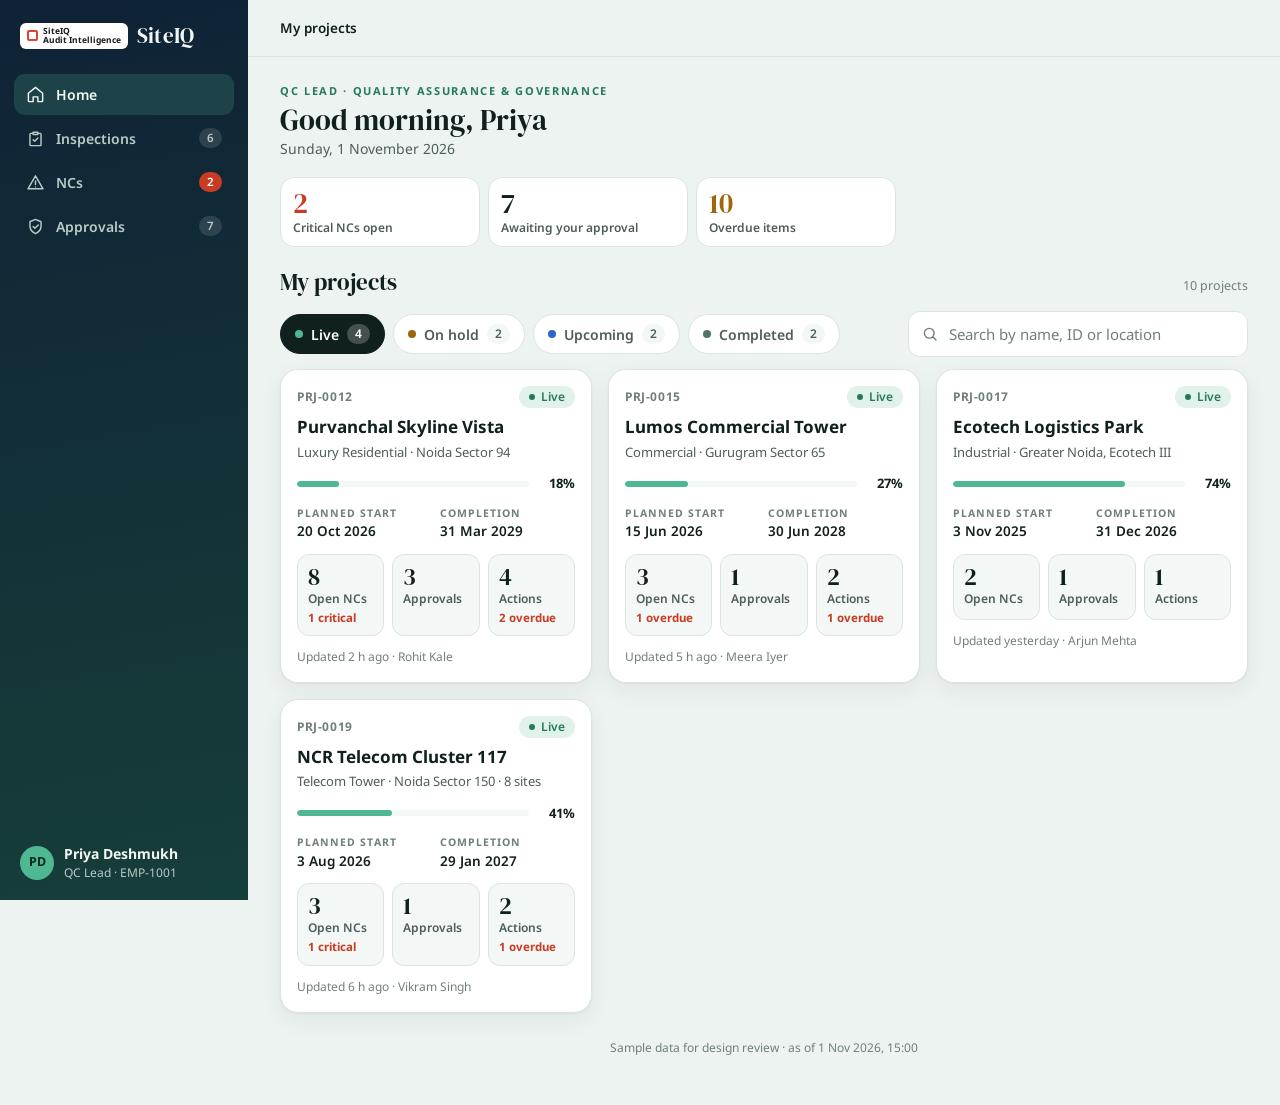
==== commit 01253252: "refactor(ui): remove Quality Austria references and standardize on SiteIQ CQMS branding" ====
--- a/SiteIQ_QC_Lead_Dashboard.html
+++ b/SiteIQ_QC_Lead_Dashboard.html
@@ -314,7 +314,7 @@
   <header class="top">
     <div class="top-in">
       <button class="icon-btn" id="backBtn" type="button" data-back aria-label="Back" hidden></button>
-      <div class="brand" id="brand"><span class="logo-chip" aria-label="Quality Austria Central Asia"><b></b><span>quality austria<br>central asia</span></span><span class="wordmark">SiteIQ</span></div>
+      <div class="brand" id="brand"><span class="logo-chip" aria-label="SiteIQ Platform"><b></b><span>SiteIQ<br>Audit Intelligence</span></span><span class="wordmark">SiteIQ</span></div>
       <div class="tt" id="tt" hidden><div class="c" id="ttC"></div><div class="t" id="ttT"></div></div>
       <nav class="crumbs" id="crumbs" aria-label="Breadcrumb"></nav>
       <span class="spacer"></span>
@@ -565,7 +565,7 @@
 VIEWS.home = () => {
   const h = new Date().getHours(), greet = h < 12 ? 'Good morning' : h < 17 ? 'Good afternoon' : 'Good evening';
   const resume = S.ctx ? (() => { const p = byId(S.ctx); return `<button class="resume" type="button" data-go="project:${p.id}"><span class="ri">${ico('clock',18)}</span><span class="rt"><span class="muted">Continue where you left off</span><b>${esc(p.name)}</b></span>${ico('chev',18)}</button>`; })() : '';
-  return `<section class="hello"><div class="eyebrow">QC Lead · Quality Austria Central Asia</div><h1>${greet}, Priya</h1><p>Sunday, 1 November 2026</p></section>
+  return `<section class="hello"><div class="eyebrow">QC Lead · Quality Assurance & Governance</div><h1>${greet}, Priya</h1><p>Sunday, 1 November 2026</p></section>
   <section class="sum" aria-label="Needs your attention">
     <button class="sum-btn crit" type="button" data-sheet="critical"><span class="v num">${critOpen().length}</span><span class="l">Critical NCs open</span></button>
     <button class="sum-btn" type="button" data-sheet="approvals"><span class="v num">${allApprovals().length}</span><span class="l">Awaiting your approval</span></button>
@@ -759,7 +759,7 @@
   $('crumbs').innerHTML = S.stack.map((s,i) => i < S.stack.length - 1 ? `<button type="button" data-crumb="${i}">${esc(label(s))}</button><span aria-hidden="true">›</span>` : `<span aria-current="page">${esc(label(s))}</span>`).join('');
   $('bnav').innerHTML = navItems().map(([k,ic,c,hot]) => `<button class="bn" type="button" data-nav="${k}" ${mod === k ? 'aria-current="page"' : ''}><span class="bn-ic">${ico(ic,21)}</span>${MODS[k]}${c && k !== 'inspections' ? `<span class="cnt num">${c}</span>` : ''}</button>`).join('');
   const ctx = S.ctx ? byId(S.ctx) : null;
-  $('side').innerHTML = `<div class="brand"><span class="logo-chip" aria-label="Quality Austria Central Asia"><b></b><span>quality austria<br>central asia</span></span><span class="wordmark">SiteIQ</span></div>
+  $('side').innerHTML = `<div class="brand"><span class="logo-chip" aria-label="SiteIQ Platform"><b></b><span>SiteIQ<br>Audit Intelligence</span></span><span class="wordmark">SiteIQ</span></div>
     <nav class="snav">${navItems().map(([k,ic,c,hot]) => `<button class="sn" type="button" data-nav="${k}" ${mod === k ? 'aria-current="page"' : ''}>${ico(ic,19)}${MODS[k]}${c ? `<span class="cnt num ${hot ? 'hot' : ''}">${c}</span>` : ''}</button>`).join('')}</nav>
     ${ctx ? `<div class="sctx"><span class="lbl">Current project</span><button class="nm" type="button" data-go="project:${ctx.id}">${esc(ctx.name)}</button><button class="clr" type="button" data-ctx-clear>Clear project filter</button></div>` : ''}
     <div class="suser"><span class="avatar">PD</span><span><b>Priya Deshmukh</b><small>QC Lead · EMP-1001</small></span></div>`;
